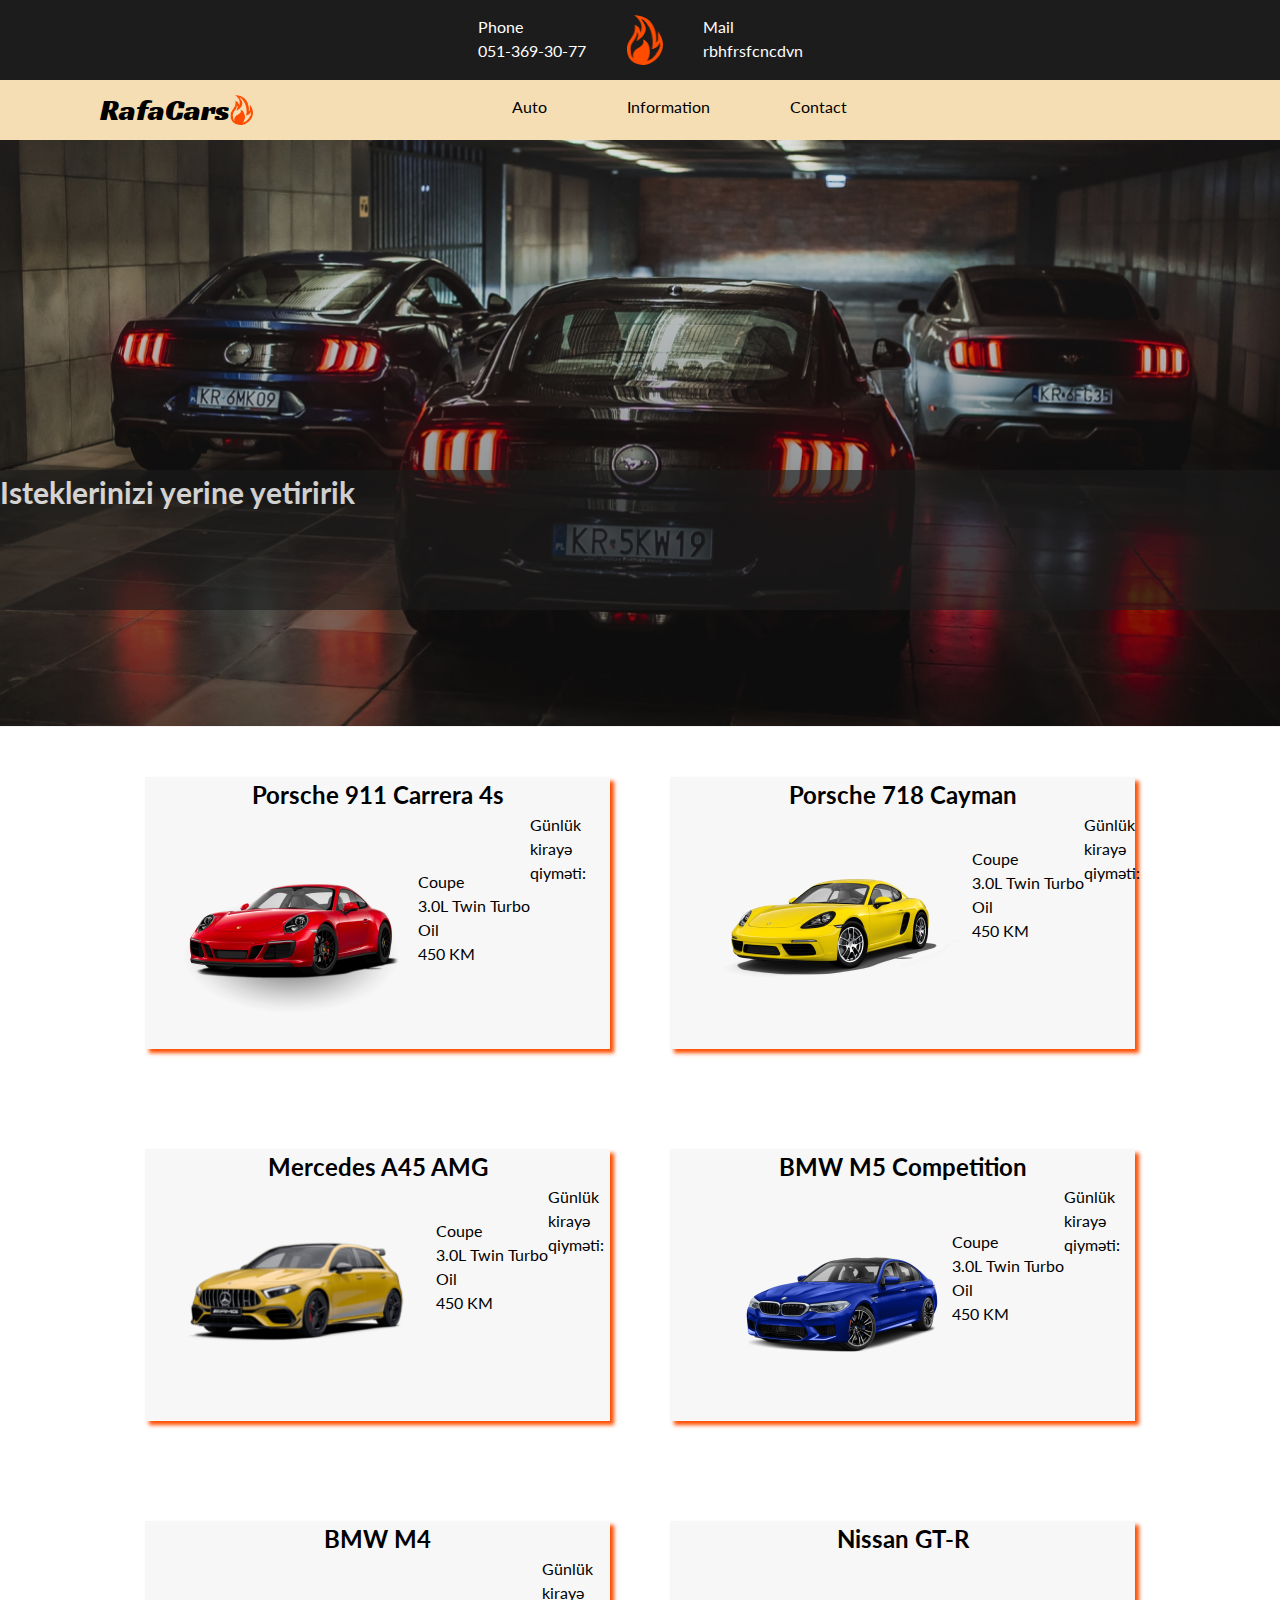
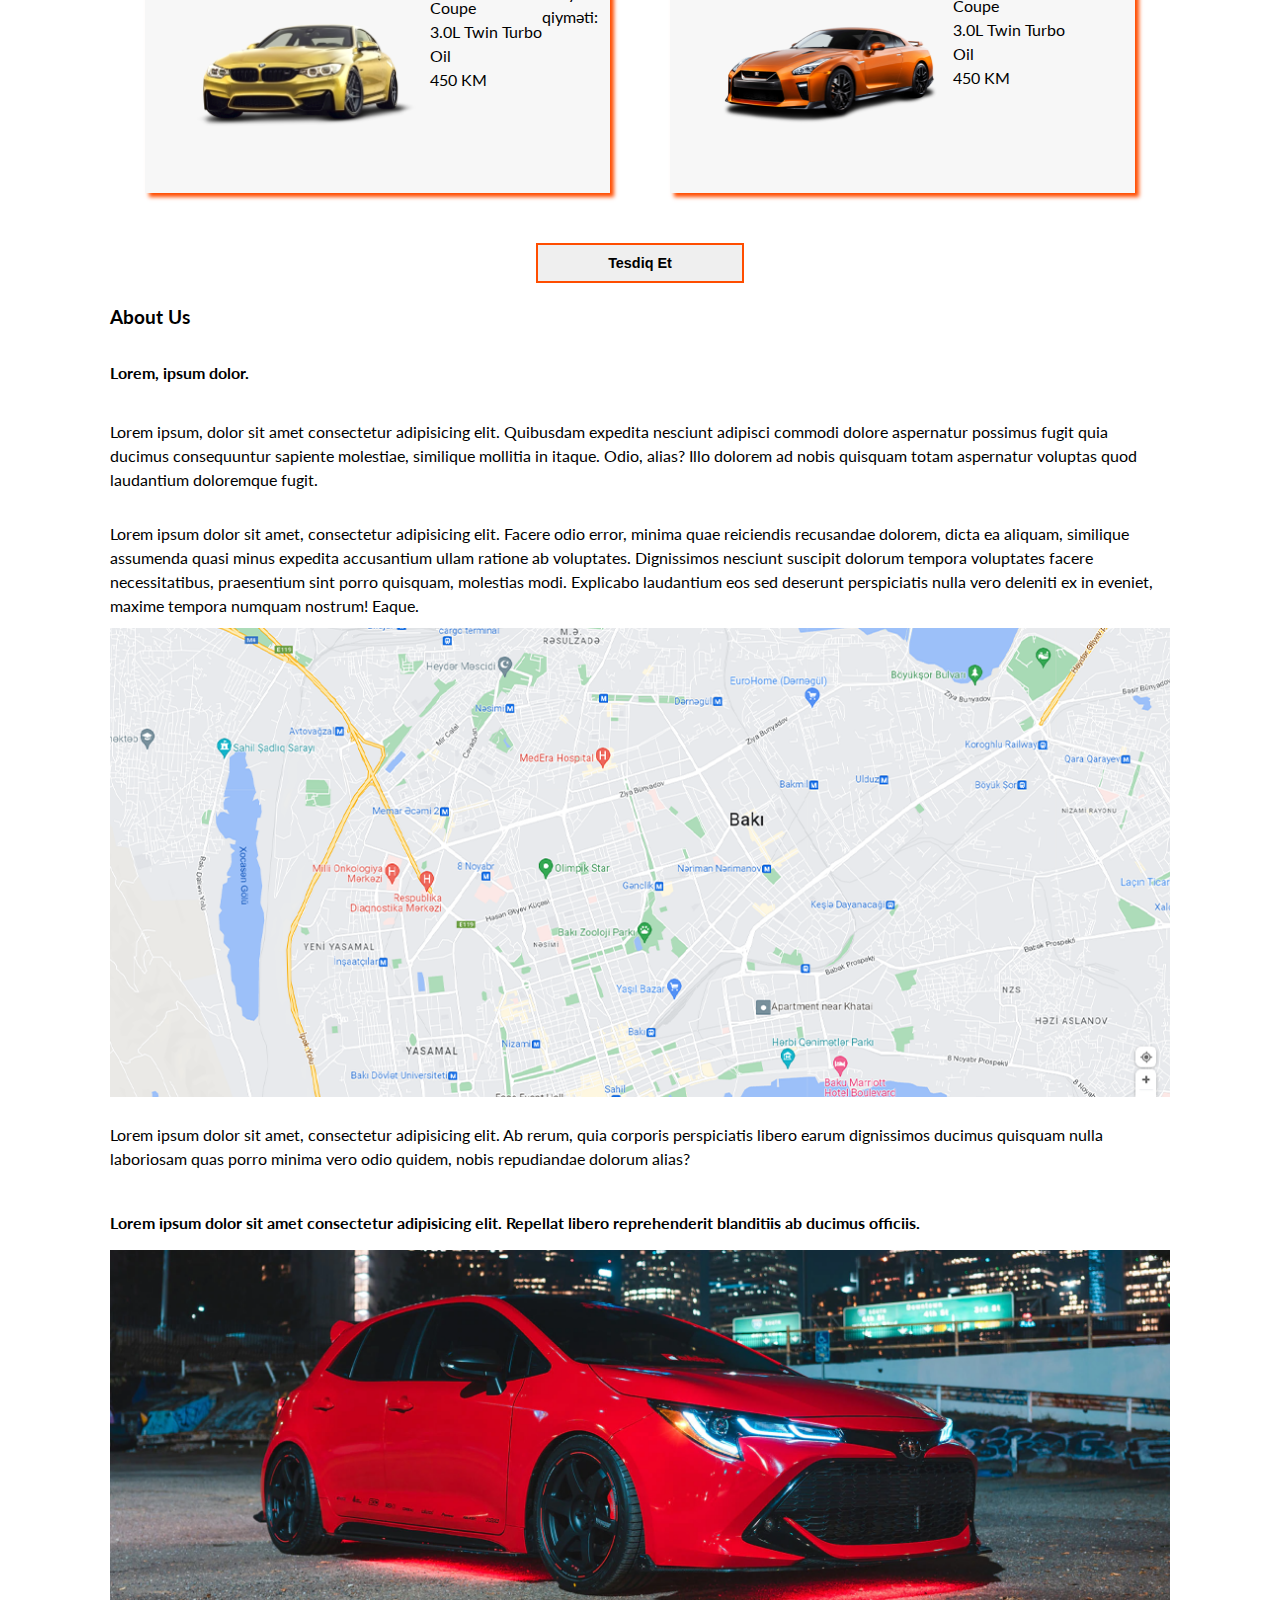
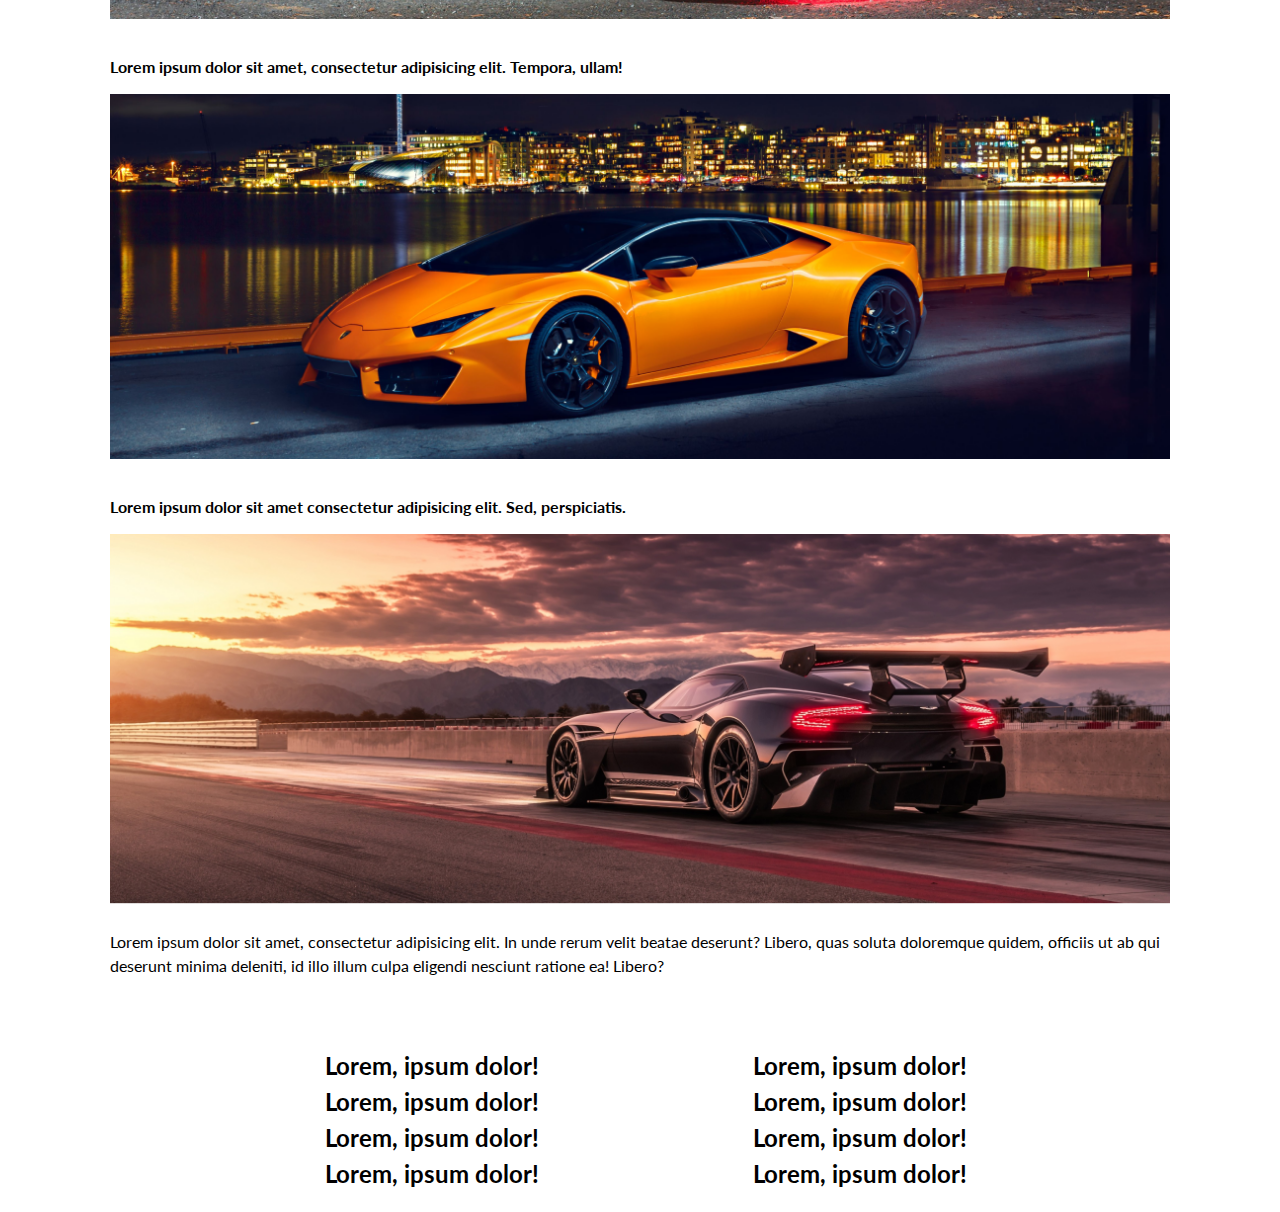
==== index.html @ c4ff2075 "changes" ====
<!DOCTYPE html>
<html lang="en">

<head>
    <meta charset="UTF-8">
    <meta http-equiv="X-UA-Compatible" content="IE=edge">
    <meta name="viewport" content="width=device-width, initial-scale=1.0">
    <title>RafaCars</title>
    <link rel="stylesheet" href="https://cdnjs.cloudflare.com/ajax/libs/font-awesome/6.2.0/css/all.min.css"
        integrity="sha512-xh6O/CkQoPOWDdYTDqeRdPCVd1SpvCA9XXcUnZS2FmJNp1coAFzvtCN9BmamE+4aHK8yyUHUSCcJHgXloTyT2A=="
        crossorigin="anonymous" referrerpolicy="no-referrer" />
    <link rel="stylesheet" href="/style.css">
</head>

<body>
    <header>
        <div class="info">
            <div>
                <i class="fa-solid fa-phone fa-2x"></i>
                <p>Phone <br> 051-369-30-77</p>
            </div>
            <img src="/img/flame-svg.png" class="flame" alt="">

            <div>
                <p>Mail <br> rbhfrsfcncdvn</p>
                <i class="fa-regular fa-envelope fa-2x"></i>
            </div>
        </div>
        <nav class="navbar">
            <div class="logo">
                <p>RafaCars</p>
                <img src="/img/flame-svg.png" class="logo-img" alt="">
            </div>
            <ul>
                <li><a href="">Auto</a></li>
                <li><a href="">Information</a></li>
                <li><a href="">Contact</a></li>
            </ul>

            <div class="social">
                <i class="fa-brands fa-instagram fa-2x"></i>
                <i class="fa-brands fa-square-facebook fa-2x"></i>
                <i class="fa-brands fa-youtube fa-2x"></i>
            </div>
        </nav>
        <div class="header-main">
            <div class="line">
                <p>Isteklerinizi yerine yetiririk</p>
            </div>
        </div>
    </header>
    <main>
        <section id="car">
            <div class="cars">
                <div class="car">
                    <div class="car-box box">
                        <h2>Porsche 911 Carrera 4s</h2>
                        <div class="card">
                            <img class="car-img" src="/img/car1.png" alt="">
                            <ul class="car-features">
                                <li><i class="fa-solid fa-car"></i>Coupe</li>
                                <li><i class="fa fa-engine" style="color: black;"></i>3.0L Twin Turbo</li>
                                <li><i class="fa-solid fa-oil-can-drip"></i>Oil</li>
                                <li><i class="fa-solid fa-road"></i>450 KM</li>
                            </ul>
                            <div class="price">
                                <p>Günlük kirayə qiyməti:</p>
                            </div>
                        </div>
                    </div>
                    <div class="car-box box">
                        <h2>Porsche 718 Cayman</h2>
                        <div class="card">
                            <img class="car-img1" src="/img/car2.png" alt="">
                            <ul class="car-features">
                                <li><i class="fa-solid fa-car"></i>Coupe</li>
                                <li><i class="fa fa-engine"></i>3.0L Twin Turbo</li>
                                <li><i class="fa-solid fa-oil-can-drip"></i>Oil</li>
                                <li><i class="fa-solid fa-road"></i>450 KM</li>
                            </ul>
                            <div class="price">
                                <p>Günlük kirayə qiyməti:</p>
                            </div>
                        </div>
                    </div>
                </div>

                <div class="car">
                    <div class="car-box box">
                        <h2>Mercedes A45 AMG</h2>
                        <div class="card">
                            <img class="car-img2" src="/img/car3.png" alt="">
                            <ul class="car-features">
                                <li><i class="fa-solid fa-car"></i>Coupe</li>
                                <li><span class="fa-solid fa-engine"></span>3.0L Twin Turbo</li>
                                <li><i class="fa-solid fa-oil-can-drip"></i>Oil</li>
                                <li><i class="fa-solid fa-road"></i>450 KM</li>
                            </ul>
                            <div class="price">
                                <p>Günlük kirayə qiyməti:</p>
                            </div>
                        </div>
                    </div>
                    <div class="car-box box">
                        <h2>BMW M5 Competition</h2>
                        <div class="card">
                            <img class="car-img3" src="/img/car4.png" alt="">
                            <ul class="car-features">
                                <li><i class="fa-solid fa-car"></i>Coupe</li>
                                <li><i class="fa-solid fa-engine"></i>3.0L Twin Turbo</li>
                                <li><i class="fa-solid fa-oil-can-drip"></i>Oil</li>
                                <li><i class="fa-solid fa-road"></i>450 KM</li>
                            </ul>
                            <div class="price">
                                <p>Günlük kirayə qiyməti:</p>
                            </div>
                        </div>
                    </div>
                </div>

                <div class="car">
                    <div class="car-box box">
                        <h2>BMW M4</h2>
                        <div class="card">
                            <img class="car-img4" src="/img/car5.png" alt="">
                            <ul class="car-features">
                                <li><i class="fa-solid fa-car"></i>Coupe</li>
                                <li><i class="fa-solid fa-engine"></i>3.0L Twin Turbo</li>
                                <li><i class="fa-solid fa-oil-can-drip"></i>Oil</li>
                                <li><i class="fa-solid fa-road"></i>450 KM</li>
                            </ul>
                            <div class="price">
                                <p>Günlük kirayə qiyməti:</p>
                            </div>
                        </div>
                    </div>
                    <div class="car-box box">
                        <h2>Nissan GT-R</h2>
                        <div class="card">
                            <img class="car-img5" src="/img/car6.png" alt="">
                            <ul class="car-features">
                                <li><i class="fa-solid fa-car"></i>Coupe</li>
                                <li><i class="fa-solid fa-engine"></i>3.0L Twin Turbo</li>
                                <li><i class="fa-solid fa-oil-can-drip fa-2x"></i>Oil</li>
                                <li><i class="fa-solid fa-road"></i>450 KM</li>
                            </ul>
                        </div>
                    </div>
                </div>
            </div>
            <div class="main-btn">
                <button class="btn">Tesdiq Et</button>
            </div>
        </section>
        <section id="about-us">
            <div class="about-container">
                <div class="about-us">
                    <h3>About Us</h3>
                    <h4>Lorem, ipsum dolor.</h4>
                    <p>Lorem ipsum, dolor sit amet consectetur adipisicing elit. Quibusdam expedita nesciunt adipisci
                        commodi dolore aspernatur possimus fugit quia ducimus consequuntur sapiente molestiae, similique
                        mollitia in itaque. Odio, alias? Illo dolorem ad nobis quisquam totam aspernatur voluptas quod
                        laudantium doloremque fugit.</p>
                    <p>Lorem ipsum dolor sit amet, consectetur adipisicing elit. Facere odio error, minima quae reiciendis
                        recusandae dolorem, dicta ea aliquam, similique assumenda quasi minus expedita accusantium ullam
                        ratione ab voluptates. Dignissimos nesciunt suscipit dolorum tempora voluptates facere
                        necessitatibus, praesentium sint porro quisquam, molestias modi. Explicabo laudantium eos sed
                        deserunt perspiciatis nulla vero deleniti ex in eveniet, maxime tempora numquam nostrum! Eaque.</p>
                
                    <img src="/img/gmap.png" alt="">

                    <p>
                        Lorem ipsum dolor sit amet, consectetur adipisicing elit. Ab rerum, quia corporis perspiciatis libero earum dignissimos ducimus quisquam nulla laboriosam quas porro minima vero odio quidem, nobis repudiandae dolorum alias?
                    </p>
                    <h4>Lorem ipsum dolor sit amet consectetur adipisicing elit. Repellat libero reprehenderit blanditiis ab ducimus officiis.</h4>
                    <img src="/img/image1.png" alt="">
                    <h4>Lorem ipsum dolor sit amet, consectetur adipisicing elit. Tempora, ullam!</h4>
                    <img src="/img/image2.png" alt="">
                    <h4>Lorem ipsum dolor sit amet consectetur adipisicing elit. Sed, perspiciatis.</h4>
                    <img src="/img/image3.png" alt="">
                
                    <p>Lorem ipsum dolor sit amet, consectetur adipisicing elit. In unde rerum velit beatae deserunt? Libero, quas soluta doloremque quidem, officiis ut ab qui deserunt minima deleniti, id illo illum culpa eligendi nesciunt ratione ea! Libero?</p>

                    <div class="services">
                        <ul class="add">
                            <li><i class="fa-solid fa-check"></i>Lorem, ipsum dolor!</li>
                            <li><i class="fa-solid fa-check"></i>Lorem, ipsum dolor!</li>
                            <li><i class="fa-solid fa-check"></i>Lorem, ipsum dolor!</li>
                            <li><i class="fa-solid fa-check"></i>Lorem, ipsum dolor!</li>
                        </ul>
    
                        <ul class="add">
                            <li><i class="fa-solid fa-check"></i>Lorem, ipsum dolor!</li>
                            <li><i class="fa-solid fa-check"></i>Lorem, ipsum dolor!</li>
                            <li><i class="fa-solid fa-check"></i>Lorem, ipsum dolor!</li>
                            <li><i class="fa-solid fa-check"></i>Lorem, ipsum dolor!</li>
                        </ul>
                    </div>

                </div>

                
            </div>
        </section>
    </main>
</body>

</html>
---- style.css ----
@import url('https://fonts.googleapis.com/css2?family=Lato&family=Racing+Sans+One&family=Varela+Round&display=swap');

* {
    margin: 0;
    padding: 0;
    box-sizing: border-box;
}

html {
    font-size: 10px;
}

body {
    font-family: 'Lato', sans-serif;
    font-size: 1.6rem;
    line-height: 1.5;
    background-color: var(--light-color);
}

a {
    color: var(--dark-color);
    text-decoration: none;
}

ul {
    list-style: none;
    display: flex;
}

img {
    width: 100%;
}

.info {
    height: 80px;
    background-color: #1C1C1C;
    display: flex;
    justify-content: center;
    align-self: center;
    color: white;
}

.navbar {
    height: 60px;
    background-color: wheat;
    display: flex;
    justify-content: space-between;
    padding: 1.5rem 10rem;
}

.info div {
    display: flex;
    padding: 1.5rem 4rem;
}

.info .fa-2x {
    padding: 1rem 3rem;
}

.flame {
    width: 37px;
    height: 50px;
    margin-top: 1.5rem;
}

.logo {
    display: flex;
}

.logo p {
    font-family: 'Racing Sans One';
    font-size: 3rem;
    justify-self: center;
    align-self: center;
}

/* .logo img {
    padding: .5rem 1rem;
} */

.fa-brands {
    padding-right: 2.5rem;
}

.navbar ul li{
    padding: 0 4rem;
}

.header-main {
    background-image: url(/img/bg.png);
    background-repeat: no-repeat;
    height: 587px;
    max-width: 100%;
    background-size: cover;
    background-position: center;
    position: relative;
}

.header-main .line {
    height: 140px;
    background-color:  rgba(28, 28, 28, 0.76);
    opacity: .8;
    position: absolute;
    display:flex;
    width: 100%;
    margin-top: 33rem;
}

.line p {
    font-size: 3rem;
    color: white;
    font-weight: bold;
}

.box {
    position: absolute;
    width: 465px;
    height: 272px;
    background: #F7F7F7;
    box-shadow: 4px 4px 4px #FF4D00;
    margin: 5rem 3rem;
}

.car-box {
    position: relative;
}



.cars {
    position: relative;
}

.cars .car {
    display: flex;
    justify-content: center;
}

.car-img {
    width: 232.85px;
    margin-top: 60px;
    margin-left: 30px;
}

.car-img1 {
    width: 238.54px;
    margin-top: 65px;
    margin-left: 53px;
}

.car-img2 {
    width: 259px;
    margin-top: 15px;
    margin-left: 22px;
}

.car-img3 {
    width: 200px;
    margin-top: 55px;
    margin-left: 72px;
}

.car-img4 {
    width: 227px;
    margin-top: 55px;
    margin-left: 48px;
}

.car-img5 {
    width: 225px;
    margin-top: 60px;
    margin-left: 48px;
}

.card {
    display: flex;
}

.car-features {
    flex-direction: column !important;
    justify-content: center;
    padding-left: 1rem;
}

.car-box h2{
    display: flex;
    justify-content: center;
}

.car-features li {
    white-space: nowrap;
}

.box {
    display: flex;
    flex-direction: column;
}

.main-btn {
    display: flex;
    justify-content: center;
}

.btn {
    border: 2px solid #FF4D00;
    padding: 1rem 7rem;
    font-weight: bold;
    font-size: .9em;
}

.about-container{
    display: grid;
    justify-content: center;
    padding: 2rem 11rem;
}

.about-us {
    max-width: 1073px;
}

.about-us p {
    padding: 2rem 0 1rem 0;
}

.about-us h4 {
    font-weight: bold;
    padding: 3rem 0 1.5rem 0;
}

.add {
    flex-direction: column;
}

.services {
    display: flex;
    justify-content: space-evenly;
    font-weight: bold;
    font-size: 1.5em;
    margin-top: 6rem;
}

.fa-check {
    color: #FF4D00;
    padding-right: 1.2rem;
}


@media only screen and (max-width: 900px) {
    .cars .car {
        display: grid;
        width: 100%;
    }
}
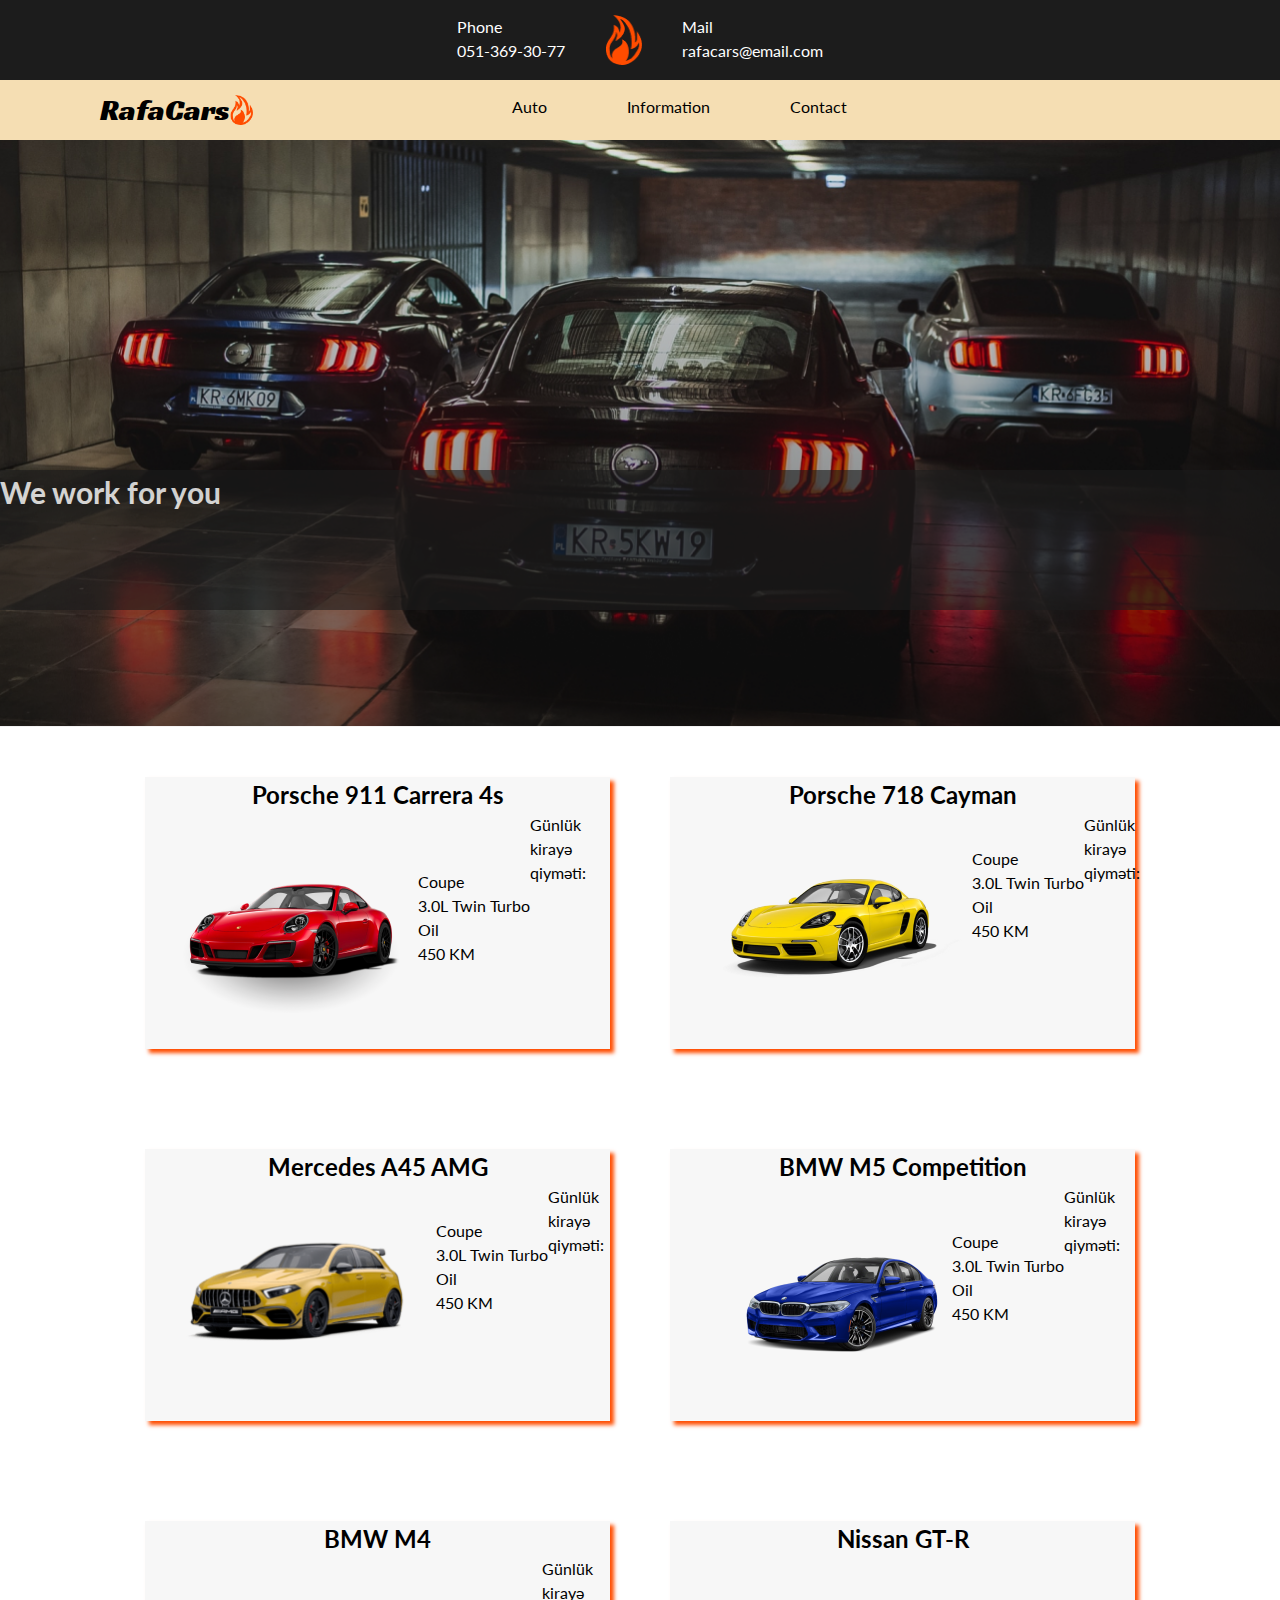
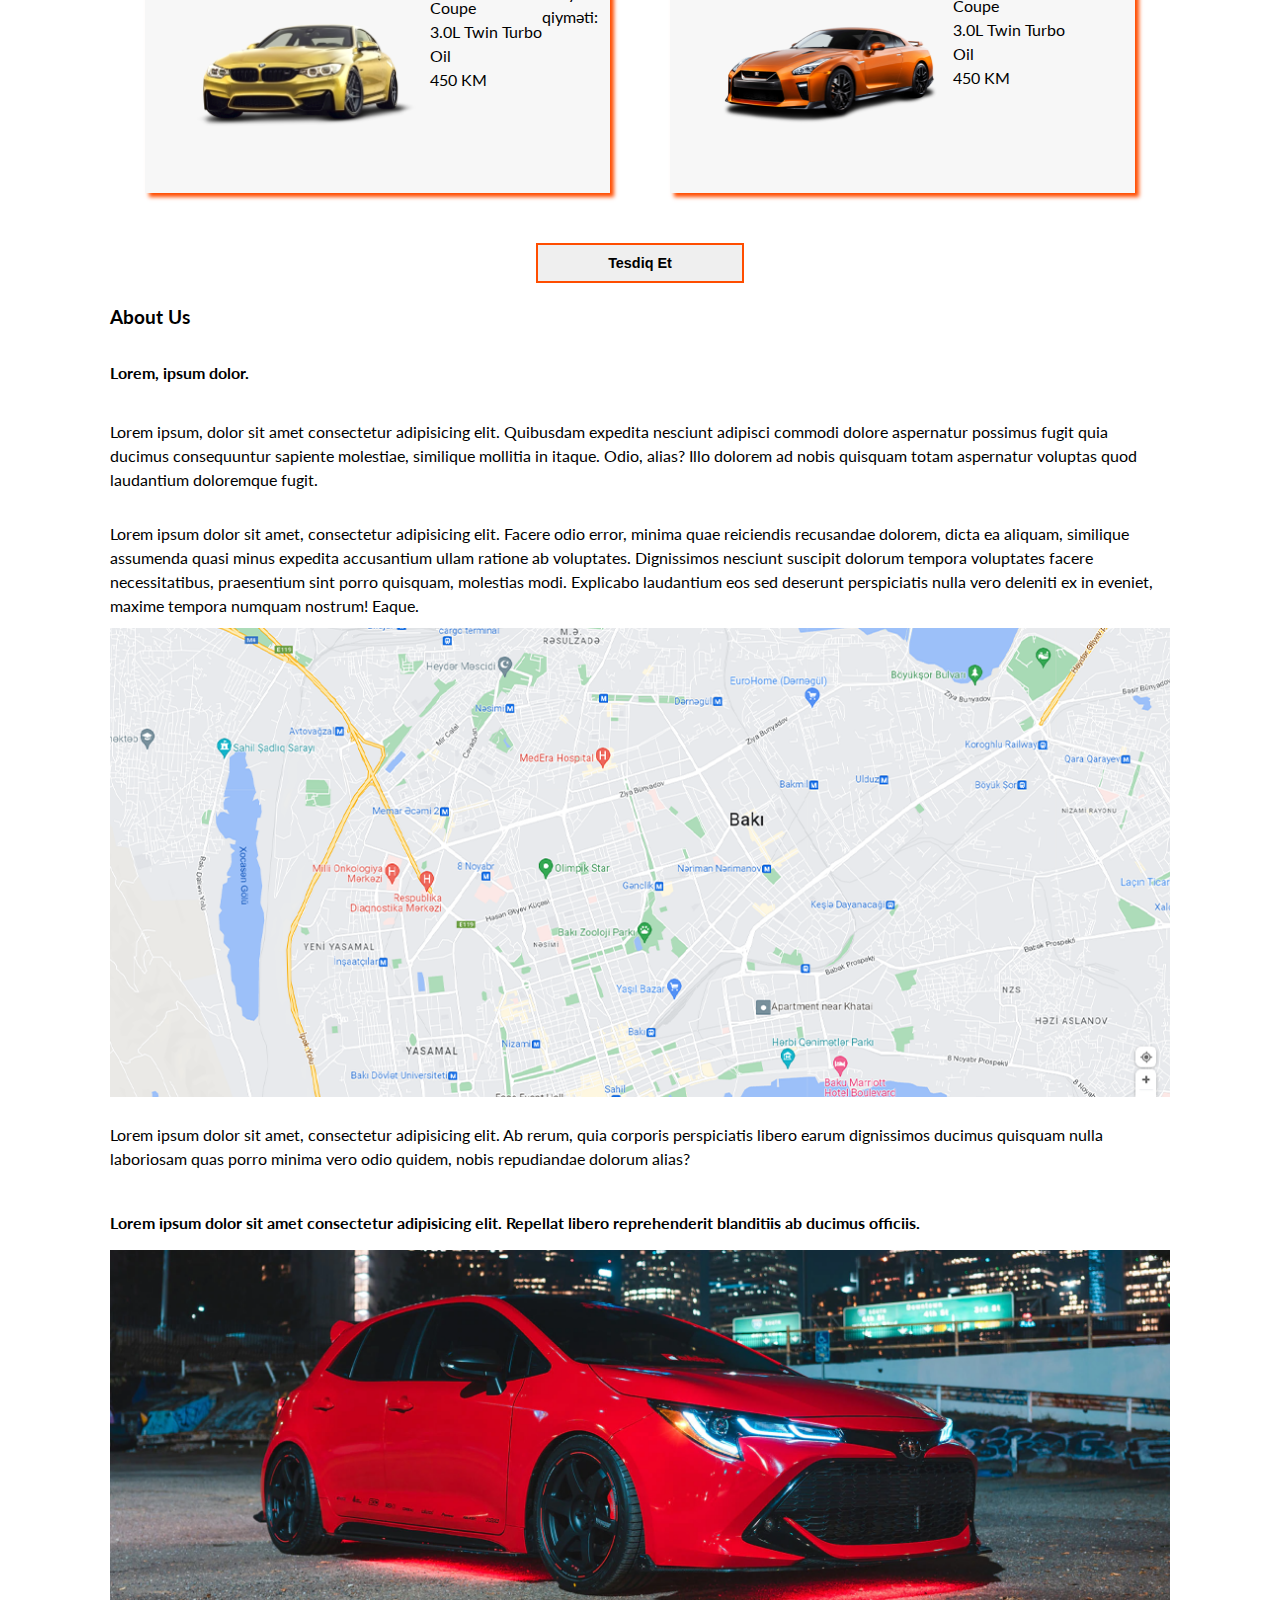
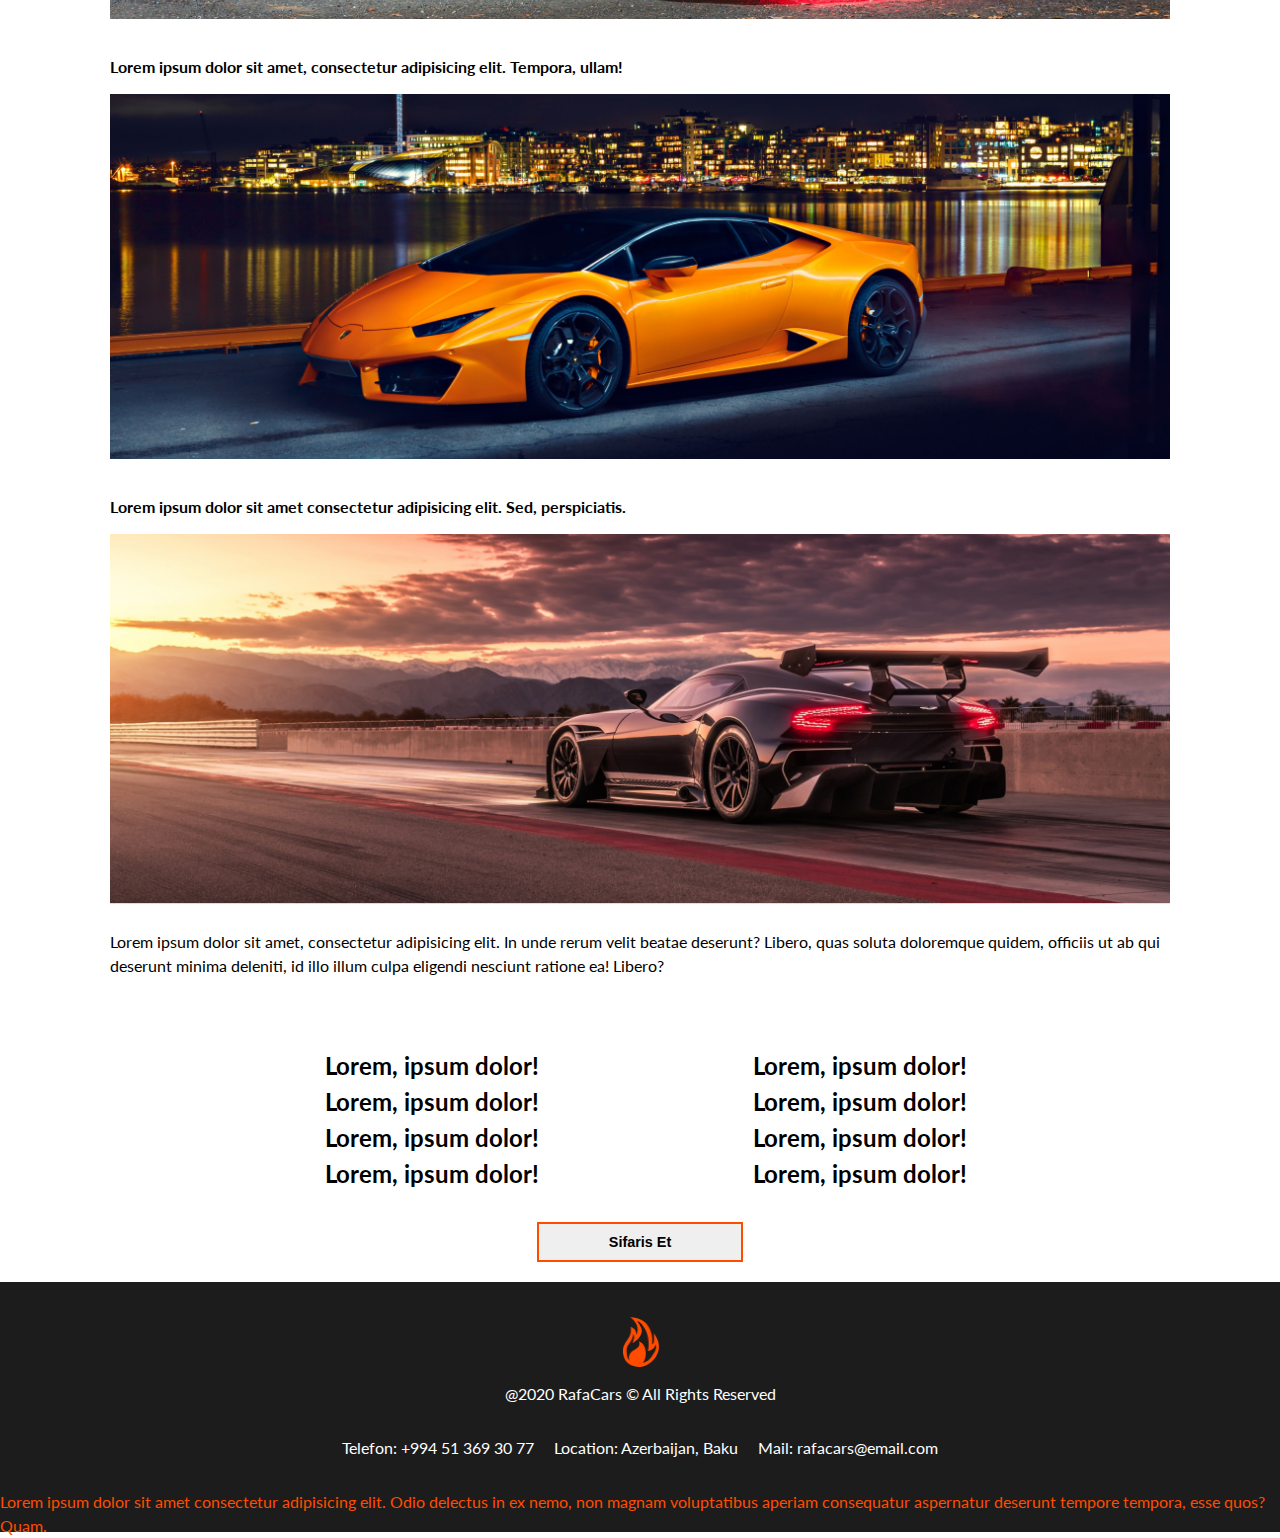
==== commit 67ae504f: "changes" ====
--- a/index.html
+++ b/index.html
@@ -22,7 +22,7 @@
             <img src="/img/flame-svg.png" class="flame" alt="">
 
             <div>
-                <p>Mail <br> rbhfrsfcncdvn</p>
+                <p>Mail <br> rafacars@email.com</p>
                 <i class="fa-regular fa-envelope fa-2x"></i>
             </div>
         </div>
@@ -45,7 +45,7 @@
         </nav>
         <div class="header-main">
             <div class="line">
-                <p>Isteklerinizi yerine yetiririk</p>
+                <p>We work for you</p>
             </div>
         </div>
     </header>
@@ -161,25 +161,32 @@
                         commodi dolore aspernatur possimus fugit quia ducimus consequuntur sapiente molestiae, similique
                         mollitia in itaque. Odio, alias? Illo dolorem ad nobis quisquam totam aspernatur voluptas quod
                         laudantium doloremque fugit.</p>
-                    <p>Lorem ipsum dolor sit amet, consectetur adipisicing elit. Facere odio error, minima quae reiciendis
+                    <p>Lorem ipsum dolor sit amet, consectetur adipisicing elit. Facere odio error, minima quae
+                        reiciendis
                         recusandae dolorem, dicta ea aliquam, similique assumenda quasi minus expedita accusantium ullam
                         ratione ab voluptates. Dignissimos nesciunt suscipit dolorum tempora voluptates facere
                         necessitatibus, praesentium sint porro quisquam, molestias modi. Explicabo laudantium eos sed
-                        deserunt perspiciatis nulla vero deleniti ex in eveniet, maxime tempora numquam nostrum! Eaque.</p>
-                
+                        deserunt perspiciatis nulla vero deleniti ex in eveniet, maxime tempora numquam nostrum! Eaque.
+                    </p>
+
                     <img src="/img/gmap.png" alt="">
 
                     <p>
-                        Lorem ipsum dolor sit amet, consectetur adipisicing elit. Ab rerum, quia corporis perspiciatis libero earum dignissimos ducimus quisquam nulla laboriosam quas porro minima vero odio quidem, nobis repudiandae dolorum alias?
+                        Lorem ipsum dolor sit amet, consectetur adipisicing elit. Ab rerum, quia corporis perspiciatis
+                        libero earum dignissimos ducimus quisquam nulla laboriosam quas porro minima vero odio quidem,
+                        nobis repudiandae dolorum alias?
                     </p>
-                    <h4>Lorem ipsum dolor sit amet consectetur adipisicing elit. Repellat libero reprehenderit blanditiis ab ducimus officiis.</h4>
+                    <h4>Lorem ipsum dolor sit amet consectetur adipisicing elit. Repellat libero reprehenderit
+                        blanditiis ab ducimus officiis.</h4>
                     <img src="/img/image1.png" alt="">
                     <h4>Lorem ipsum dolor sit amet, consectetur adipisicing elit. Tempora, ullam!</h4>
                     <img src="/img/image2.png" alt="">
                     <h4>Lorem ipsum dolor sit amet consectetur adipisicing elit. Sed, perspiciatis.</h4>
                     <img src="/img/image3.png" alt="">
-                
-                    <p>Lorem ipsum dolor sit amet, consectetur adipisicing elit. In unde rerum velit beatae deserunt? Libero, quas soluta doloremque quidem, officiis ut ab qui deserunt minima deleniti, id illo illum culpa eligendi nesciunt ratione ea! Libero?</p>
+
+                    <p>Lorem ipsum dolor sit amet, consectetur adipisicing elit. In unde rerum velit beatae deserunt?
+                        Libero, quas soluta doloremque quidem, officiis ut ab qui deserunt minima deleniti, id illo
+                        illum culpa eligendi nesciunt ratione ea! Libero?</p>
 
                     <div class="services">
                         <ul class="add">
@@ -188,7 +195,7 @@
                             <li><i class="fa-solid fa-check"></i>Lorem, ipsum dolor!</li>
                             <li><i class="fa-solid fa-check"></i>Lorem, ipsum dolor!</li>
                         </ul>
-    
+
                         <ul class="add">
                             <li><i class="fa-solid fa-check"></i>Lorem, ipsum dolor!</li>
                             <li><i class="fa-solid fa-check"></i>Lorem, ipsum dolor!</li>
@@ -196,13 +203,28 @@
                             <li><i class="fa-solid fa-check"></i>Lorem, ipsum dolor!</li>
                         </ul>
                     </div>
-
-                </div>
-
-                
+                    <div class="main-btn">
+                        <button class="btn btn-2">Sifaris Et</button>
+                    </div>
+                </div>
+
+
             </div>
         </section>
     </main>
+    <footer>
+        <div class="footer">
+            <img class="flame" src="/img/flame-svg.png" alt="">
+            <p class="copyright">@2020 RafaCars &copy; All Rights Reserved</p>
+            <div class="contact-1">
+                <p><i class="fa-regular fa-phone"></i>Telefon: +994 51 369 30 77</p>
+                <p><i class="fa-regular fa-location-dot"></i> Location: Azerbaijan, Baku</p>
+                <p><i class="fa-regular fa-envelope"></i>Mail: rafacars@email.com</p>
+            </div>
+            <p class="end">Lorem ipsum dolor sit amet consectetur adipisicing elit. Odio delectus in ex nemo, non magnam
+                voluptatibus aperiam consequatur aspernatur deserunt tempore tempora, esse quos? Quam.</p>
+        </div>
+    </footer>
 </body>
 
 </html>--- a/style.css
+++ b/style.css
@@ -208,6 +208,10 @@
     font-size: .9em;
 }
 
+.btn-2 {
+    margin-top: 3rem;
+}
+
 .about-container{
     display: grid;
     justify-content: center;
@@ -242,6 +246,35 @@
 .fa-check {
     color: #FF4D00;
     padding-right: 1.2rem;
+}
+
+footer {
+    height: 250px;
+    background: #1C1C1C;
+}
+
+.footer {
+    display: grid;
+    justify-content: center;
+    justify-items: center;
+    padding-top: 2rem;
+    color: white;
+}
+
+.contact-1 {
+    display: flex;
+}
+
+.contact-1 p {
+    padding: 3rem 1rem;
+}
+
+.end {
+    color: #FF4D00;
+}
+
+.copyright {
+    padding-top: 1.5rem;
 }
 
 
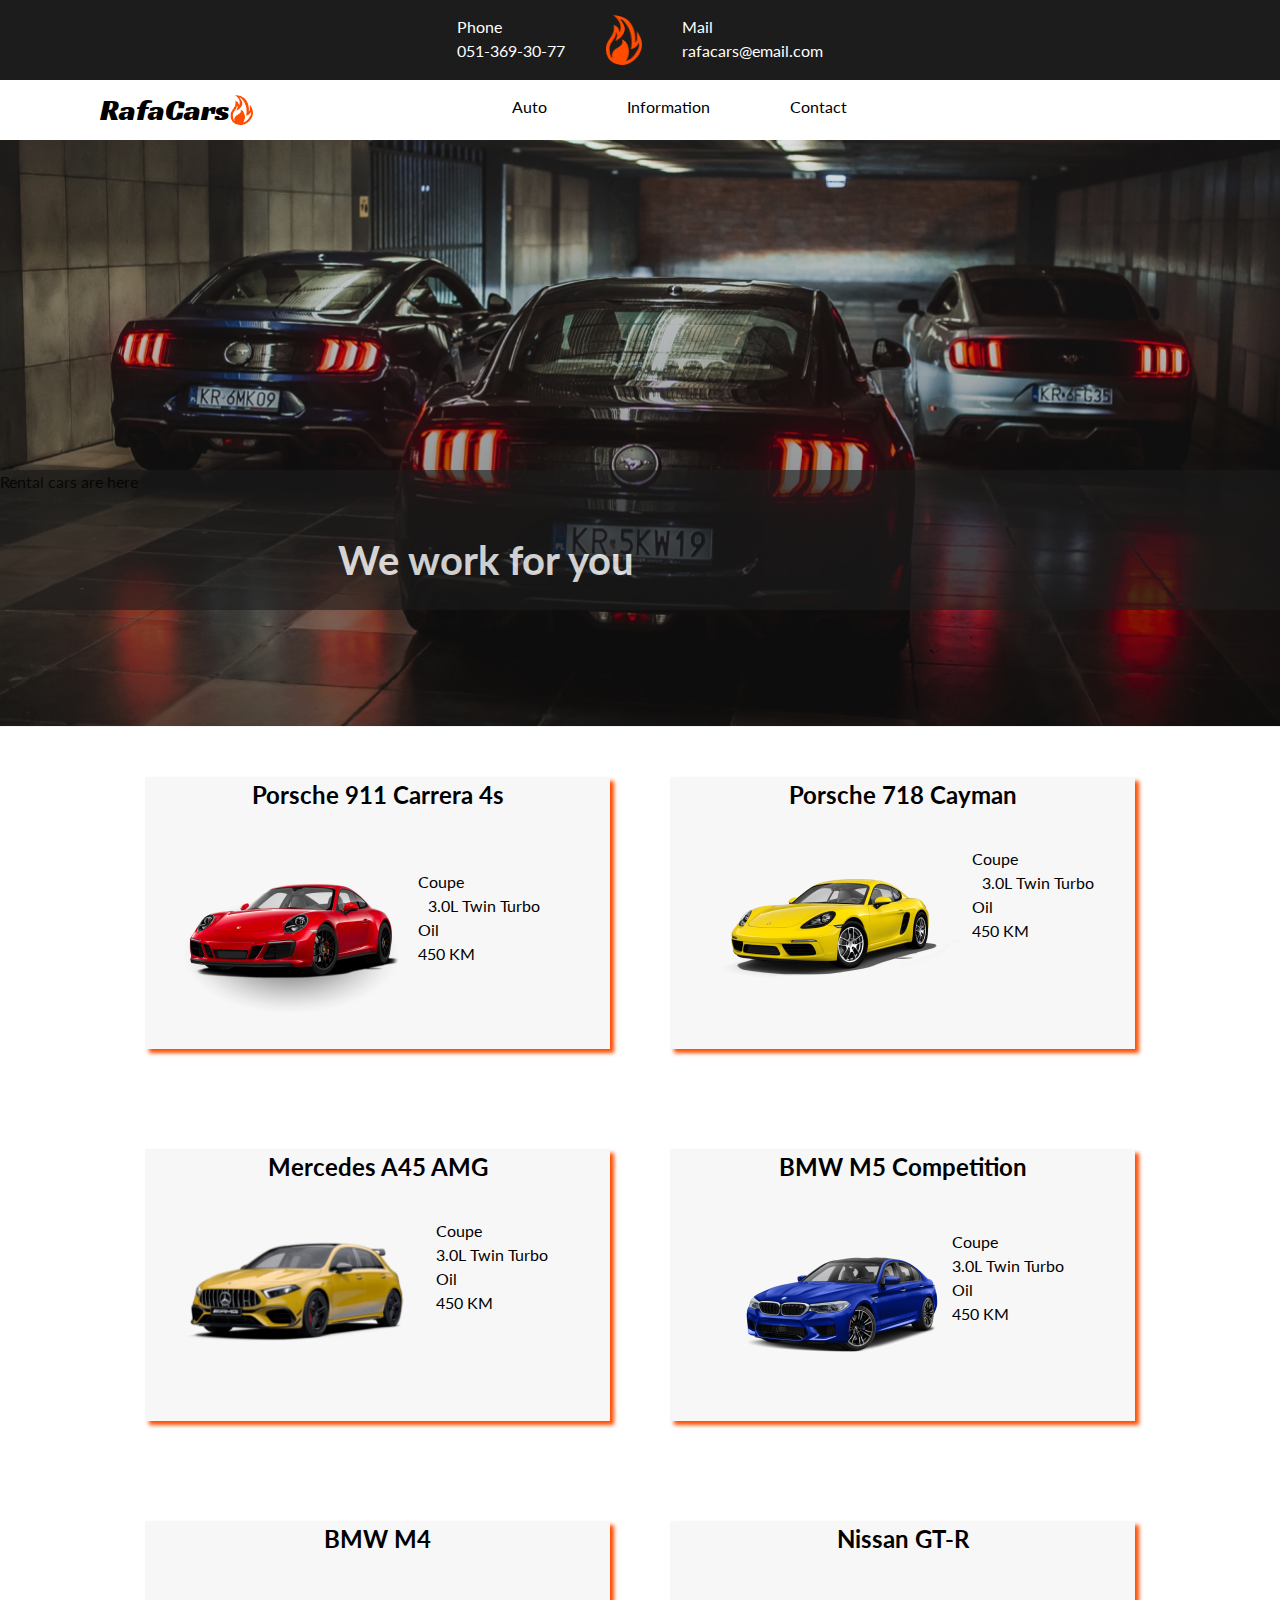
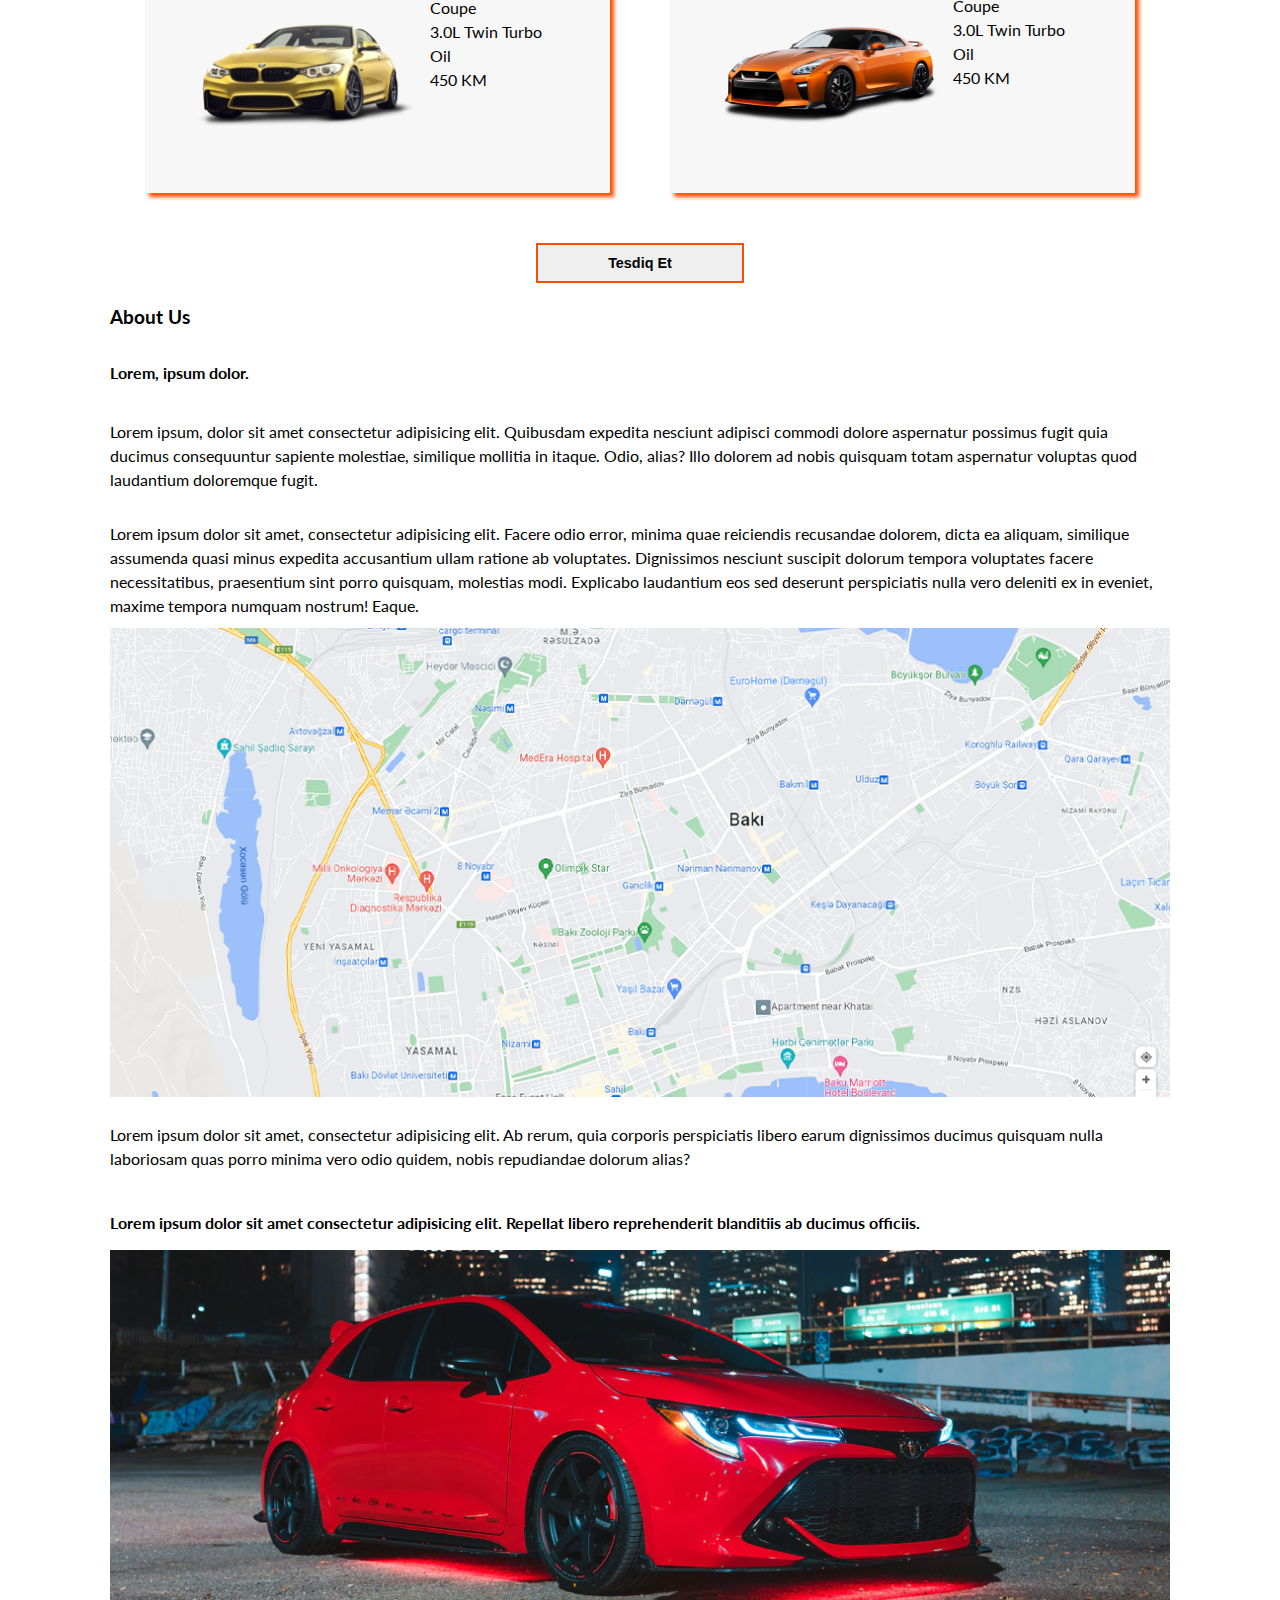
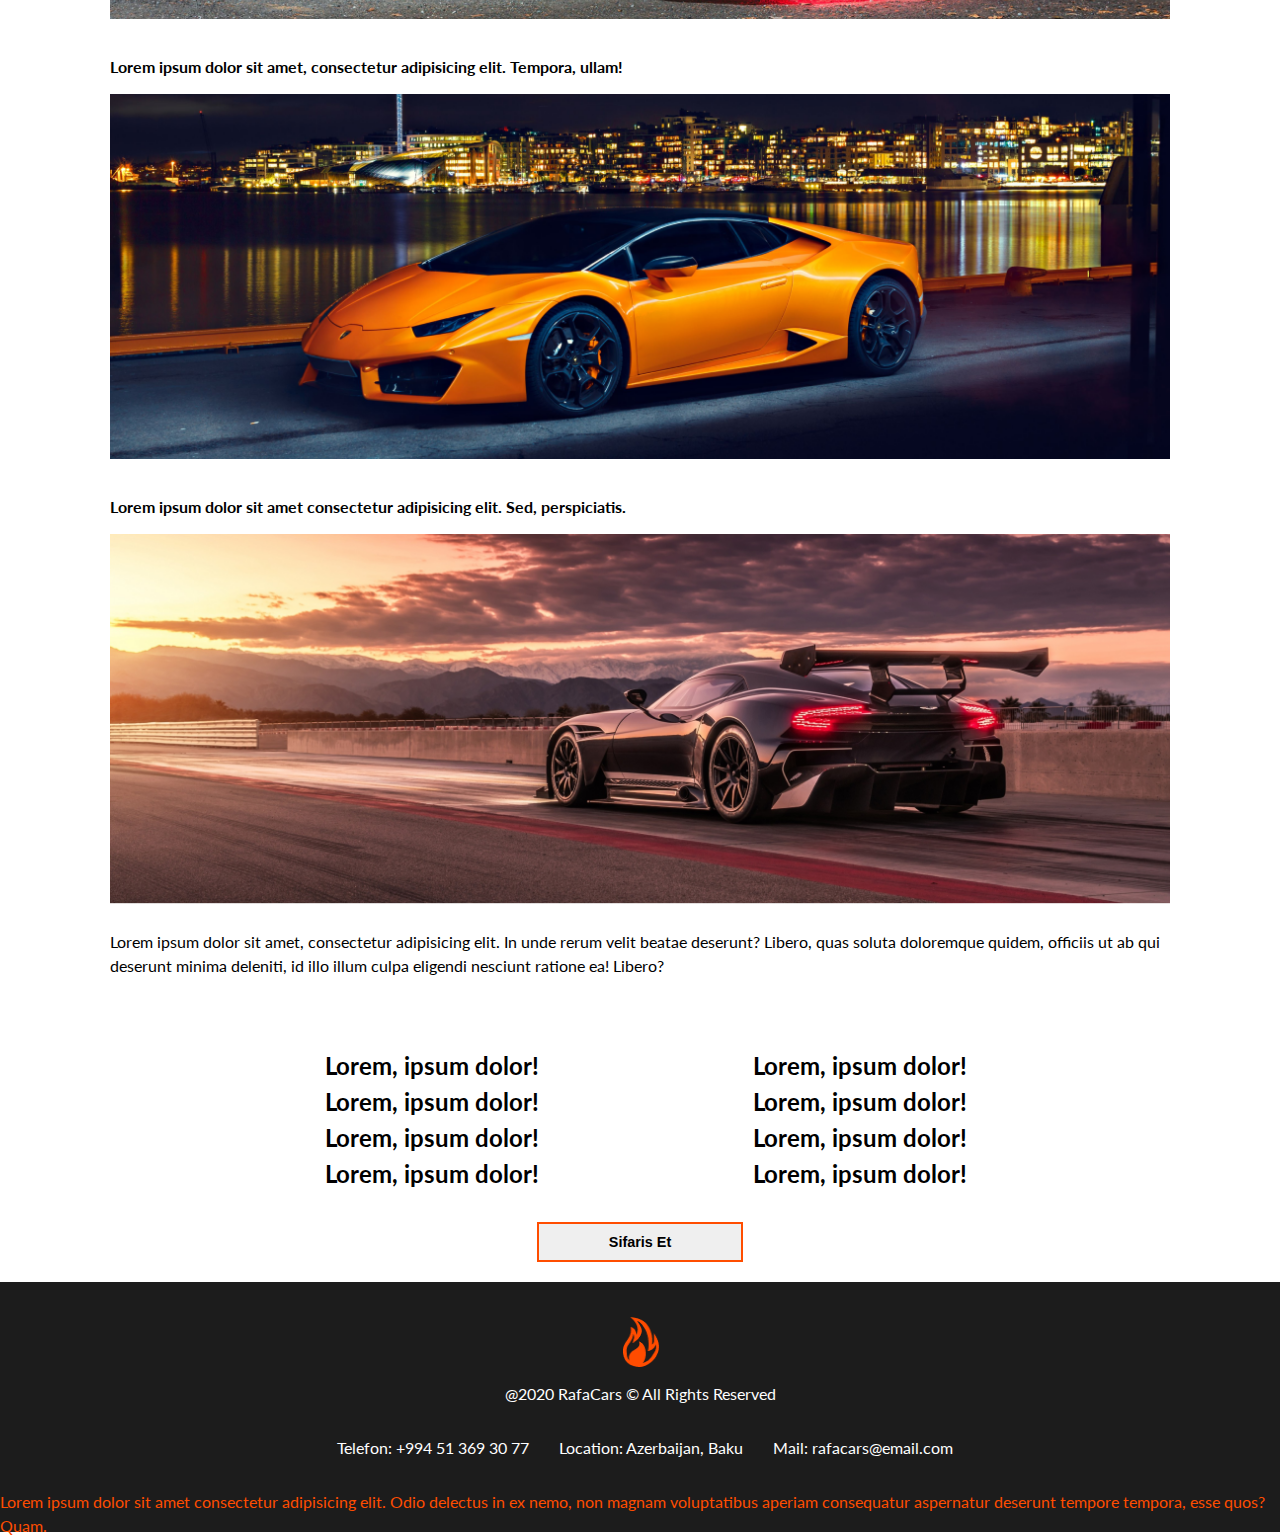
==== commit 1d7c4008: "changes" ====
--- a/index.html
+++ b/index.html
@@ -45,7 +45,8 @@
         </nav>
         <div class="header-main">
             <div class="line">
-                <p>We work for you</p>
+                <p>Rental cars are here</p>
+                <h1>We work for you</h1>
             </div>
         </div>
     </header>
@@ -63,9 +64,6 @@
                                 <li><i class="fa-solid fa-oil-can-drip"></i>Oil</li>
                                 <li><i class="fa-solid fa-road"></i>450 KM</li>
                             </ul>
-                            <div class="price">
-                                <p>Günlük kirayə qiyməti:</p>
-                            </div>
                         </div>
                     </div>
                     <div class="car-box box">
@@ -78,9 +76,6 @@
                                 <li><i class="fa-solid fa-oil-can-drip"></i>Oil</li>
                                 <li><i class="fa-solid fa-road"></i>450 KM</li>
                             </ul>
-                            <div class="price">
-                                <p>Günlük kirayə qiyməti:</p>
-                            </div>
                         </div>
                     </div>
                 </div>
@@ -96,9 +91,6 @@
                                 <li><i class="fa-solid fa-oil-can-drip"></i>Oil</li>
                                 <li><i class="fa-solid fa-road"></i>450 KM</li>
                             </ul>
-                            <div class="price">
-                                <p>Günlük kirayə qiyməti:</p>
-                            </div>
                         </div>
                     </div>
                     <div class="car-box box">
@@ -111,9 +103,6 @@
                                 <li><i class="fa-solid fa-oil-can-drip"></i>Oil</li>
                                 <li><i class="fa-solid fa-road"></i>450 KM</li>
                             </ul>
-                            <div class="price">
-                                <p>Günlük kirayə qiyməti:</p>
-                            </div>
                         </div>
                     </div>
                 </div>
@@ -129,9 +118,6 @@
                                 <li><i class="fa-solid fa-oil-can-drip"></i>Oil</li>
                                 <li><i class="fa-solid fa-road"></i>450 KM</li>
                             </ul>
-                            <div class="price">
-                                <p>Günlük kirayə qiyməti:</p>
-                            </div>
                         </div>
                     </div>
                     <div class="car-box box">
@@ -217,9 +203,9 @@
             <img class="flame" src="/img/flame-svg.png" alt="">
             <p class="copyright">@2020 RafaCars &copy; All Rights Reserved</p>
             <div class="contact-1">
-                <p><i class="fa-regular fa-phone"></i>Telefon: +994 51 369 30 77</p>
-                <p><i class="fa-regular fa-location-dot"></i> Location: Azerbaijan, Baku</p>
-                <p><i class="fa-regular fa-envelope"></i>Mail: rafacars@email.com</p>
+                <p><i class="fa fa-solid fa-phone"></i>Telefon: +994 51 369 30 77</p>
+                <p><i class="fa fa-solid fa-location-dot"></i> Location: Azerbaijan, Baku</p>
+                <p><i class="fa fa-regular fa-envelope"></i>Mail: rafacars@email.com</p>
             </div>
             <p class="end">Lorem ipsum dolor sit amet consectetur adipisicing elit. Odio delectus in ex nemo, non magnam
                 voluptatibus aperiam consequatur aspernatur deserunt tempore tempora, esse quos? Quam.</p>
--- a/style.css
+++ b/style.css
@@ -1,5 +1,4 @@
-@import url('https://fonts.googleapis.com/css2?family=Lato&family=Racing+Sans+One&family=Varela+Round&display=swap');
-
+@import url('https://fonts.googleapis.com/css2?family=Lato&family=Racing+Sans+One&family=Raleway&family=Varela+Round&display=swap');
 * {
     margin: 0;
     padding: 0;
@@ -42,7 +41,7 @@
 
 .navbar {
     height: 60px;
-    background-color: wheat;
+    background-color: white;
     display: flex;
     justify-content: space-between;
     padding: 1.5rem 10rem;
@@ -106,10 +105,16 @@
     margin-top: 33rem;
 }
 
-.line p {
-    font-size: 3rem;
+.line h1 {
+    font-size: 4rem;
     color: white;
     font-weight: bold;
+    font-family: 'Raleway' sans-serif;
+    padding-left: 20rem;
+    display: grid;
+    flex-direction: column;
+    align-self: flex-end;
+    padding-bottom: 2rem;
 }
 
 .box {
@@ -277,10 +282,27 @@
     padding-top: 1.5rem;
 }
 
-
-@media only screen and (max-width: 900px) {
+.fa {
+    padding-right: 1rem;
+}
+
+@media only screen and (max-width: 950px) {
     .cars .car {
         display: grid;
         width: 100%;
     }
+    .social {
+        display: none;
+    }
+}
+
+
+@media only screen and (max-width: 678px) {
+    .navbar ul {
+        display: none;
+    }
+
+    .info {
+        display: none;
+    }
 }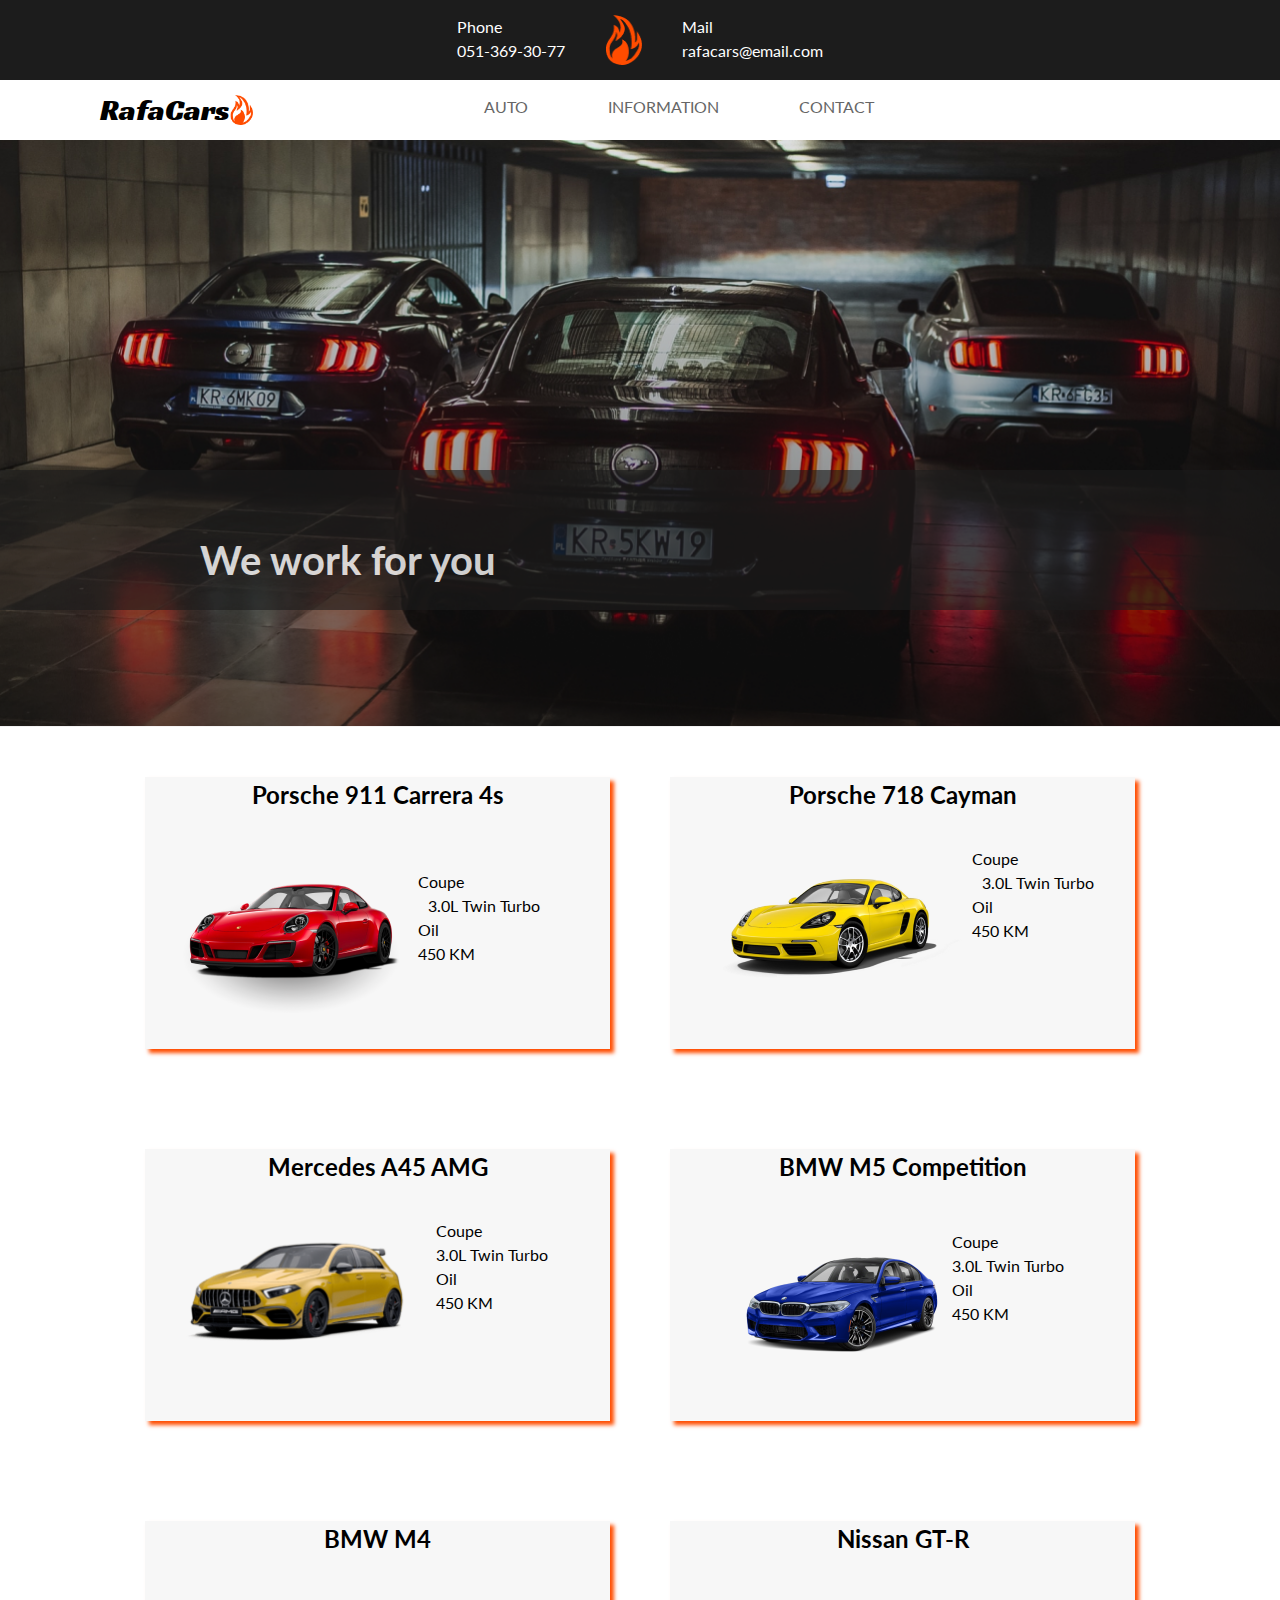
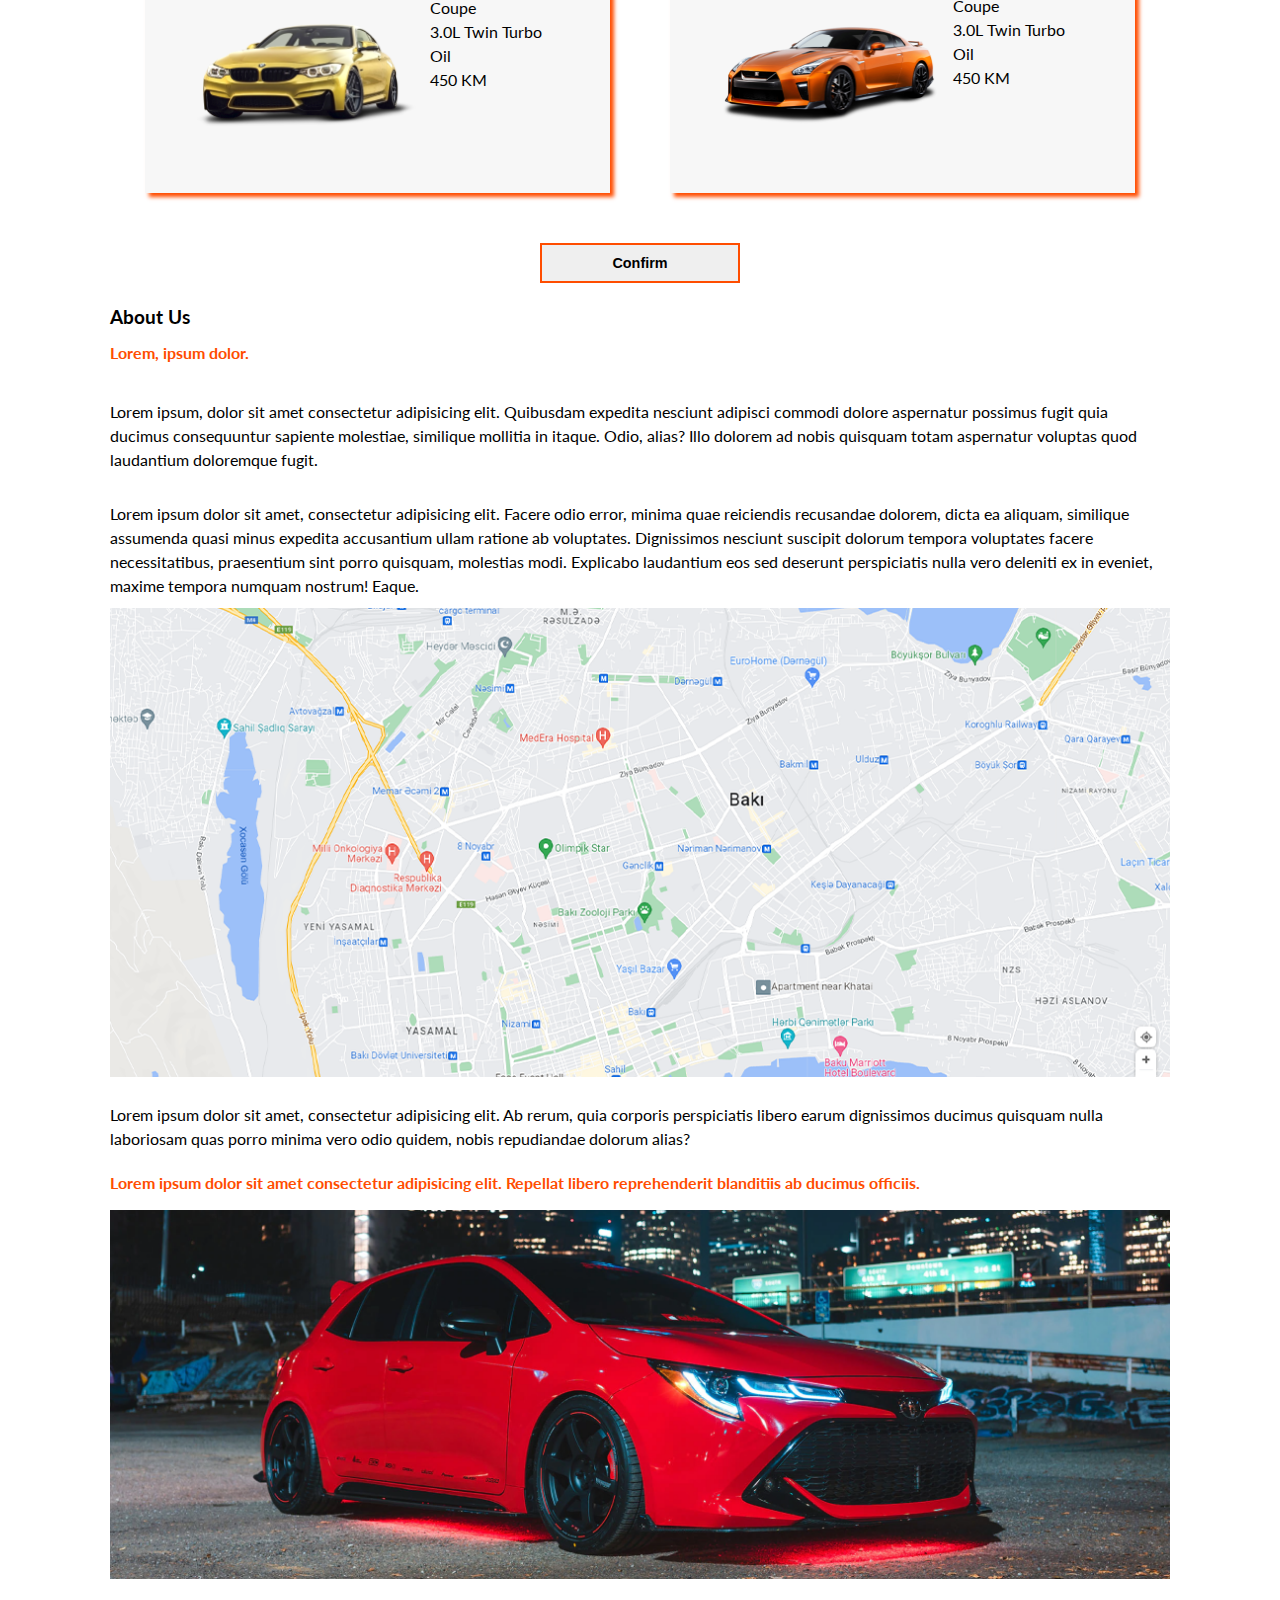
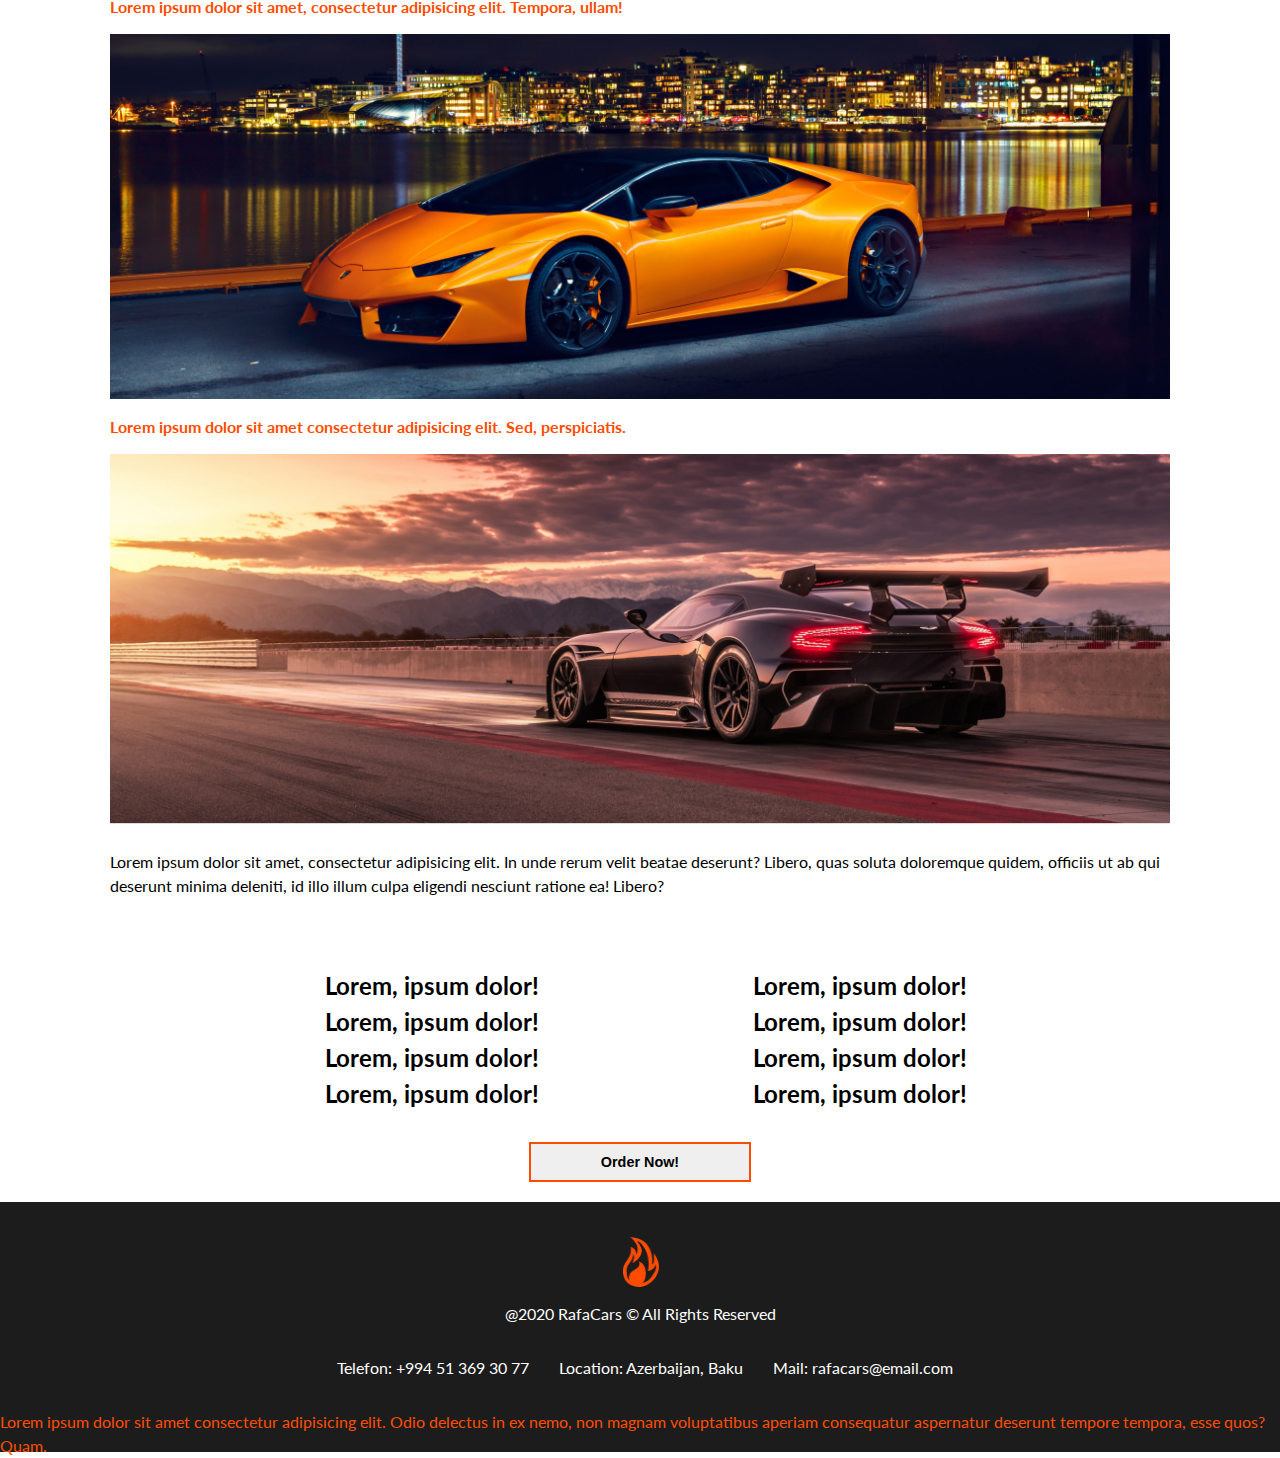
==== commit bb00b5e1: "final" ====
--- a/index.html
+++ b/index.html
@@ -31,12 +31,16 @@
                 <p>RafaCars</p>
                 <img src="/img/flame-svg.png" class="logo-img" alt="">
             </div>
-            <ul>
-                <li><a href="">Auto</a></li>
-                <li><a href="">Information</a></li>
-                <li><a href="">Contact</a></li>
-            </ul>
-
+            <div class="nav">
+                <ul>
+                    <li><a href="">Auto</a></li>
+                    <li><a href="">Information</a></li>
+                    <li><a href="">Contact</a></li>
+                </ul>
+            </div>
+            <div class="list">
+                <i class="fa-solid fa-bars"></i>
+            </div>
             <div class="social">
                 <i class="fa-brands fa-instagram fa-2x"></i>
                 <i class="fa-brands fa-square-facebook fa-2x"></i>
@@ -45,7 +49,6 @@
         </nav>
         <div class="header-main">
             <div class="line">
-                <p>Rental cars are here</p>
                 <h1>We work for you</h1>
             </div>
         </div>
@@ -135,7 +138,7 @@
                 </div>
             </div>
             <div class="main-btn">
-                <button class="btn">Tesdiq Et</button>
+                <button class="btn">Confirm</button>
             </div>
         </section>
         <section id="about-us">
@@ -190,7 +193,7 @@
                         </ul>
                     </div>
                     <div class="main-btn">
-                        <button class="btn btn-2">Sifaris Et</button>
+                        <button class="btn btn-2">Order Now!</button>
                     </div>
                 </div>
 
--- a/style.css
+++ b/style.css
@@ -233,7 +233,8 @@
 
 .about-us h4 {
     font-weight: bold;
-    padding: 3rem 0 1.5rem 0;
+    padding: 1rem 0 1.5rem 0;
+    color: #FF4D00;
 }
 
 .add {
@@ -286,6 +287,37 @@
     padding-right: 1rem;
 }
 
+.list {
+    display: none;
+}
+
+.social i:hover {
+    opacity: .7;
+    cursor: pointer;
+}
+
+.nav ul li { 
+    color: #666;
+    display:inline-block;
+    margin:0;
+    text-transform:uppercase; 
+}
+
+.nav ul li:after {
+  display:block;
+  content: '';
+  border-bottom: solid 3px #FF4D00;  
+  transform: scaleX(0);  
+  transition: transform 300ms ease-in-out;
+}
+.nav ul li:hover:after { transform: scaleX(1); }
+
+.btn:hover {
+    background-color: rgb(0, 225, 255);
+    transition: .5s;
+    cursor: pointer;
+}
+
 @media only screen and (max-width: 950px) {
     .cars .car {
         display: grid;
@@ -298,11 +330,87 @@
 
 
 @media only screen and (max-width: 678px) {
-    .navbar ul {
+    .navbar .nav {
         display: none;
+    }
+
+    .list{
+        display: block;
+    }
+
+    .navbar {
+        padding: 1.5rem 5rem;
     }
 
     .info {
         display: none;
     }
-}+
+    .about-container {
+        padding: 2rem 1rem;
+    }
+
+    .box {
+        width: 378px;
+    }
+
+    .car-img {
+        width: 232.85px;
+        margin-top: 60px;
+        margin-left: 10px;
+    }
+    
+    .car-img1 {
+        width: 238.54px;
+        margin-top: 65px;
+        margin-left: 10px;
+    }
+    
+    .car-img2 {
+        width: 259px;
+        margin-top: 15px;
+        margin-left: 10px;
+    }
+    
+    .car-img3 {
+        width: 200px;
+        margin-top: 55px;
+        margin-left: 10px;
+    }
+    
+    .car-img4 {
+        width: 227px;
+        margin-top: 55px;
+        margin-left: 10px;
+    }
+    
+    .car-img5 {
+        width: 225px;
+        margin-top: 60px;
+        margin-left: 10px;
+    }
+
+    .contact-1 p {
+        padding: 1rem 1rem;
+    }
+
+    .contact-1 {
+        display: grid;
+    }
+
+    .footer {
+        padding-top: 0;
+    }
+    
+    .end {
+        display: none;
+    }
+
+    .line h1 {
+        padding-left: 4rem;
+        display: flex;
+        flex-direction: column;
+        align-self: center;
+
+    }
+}
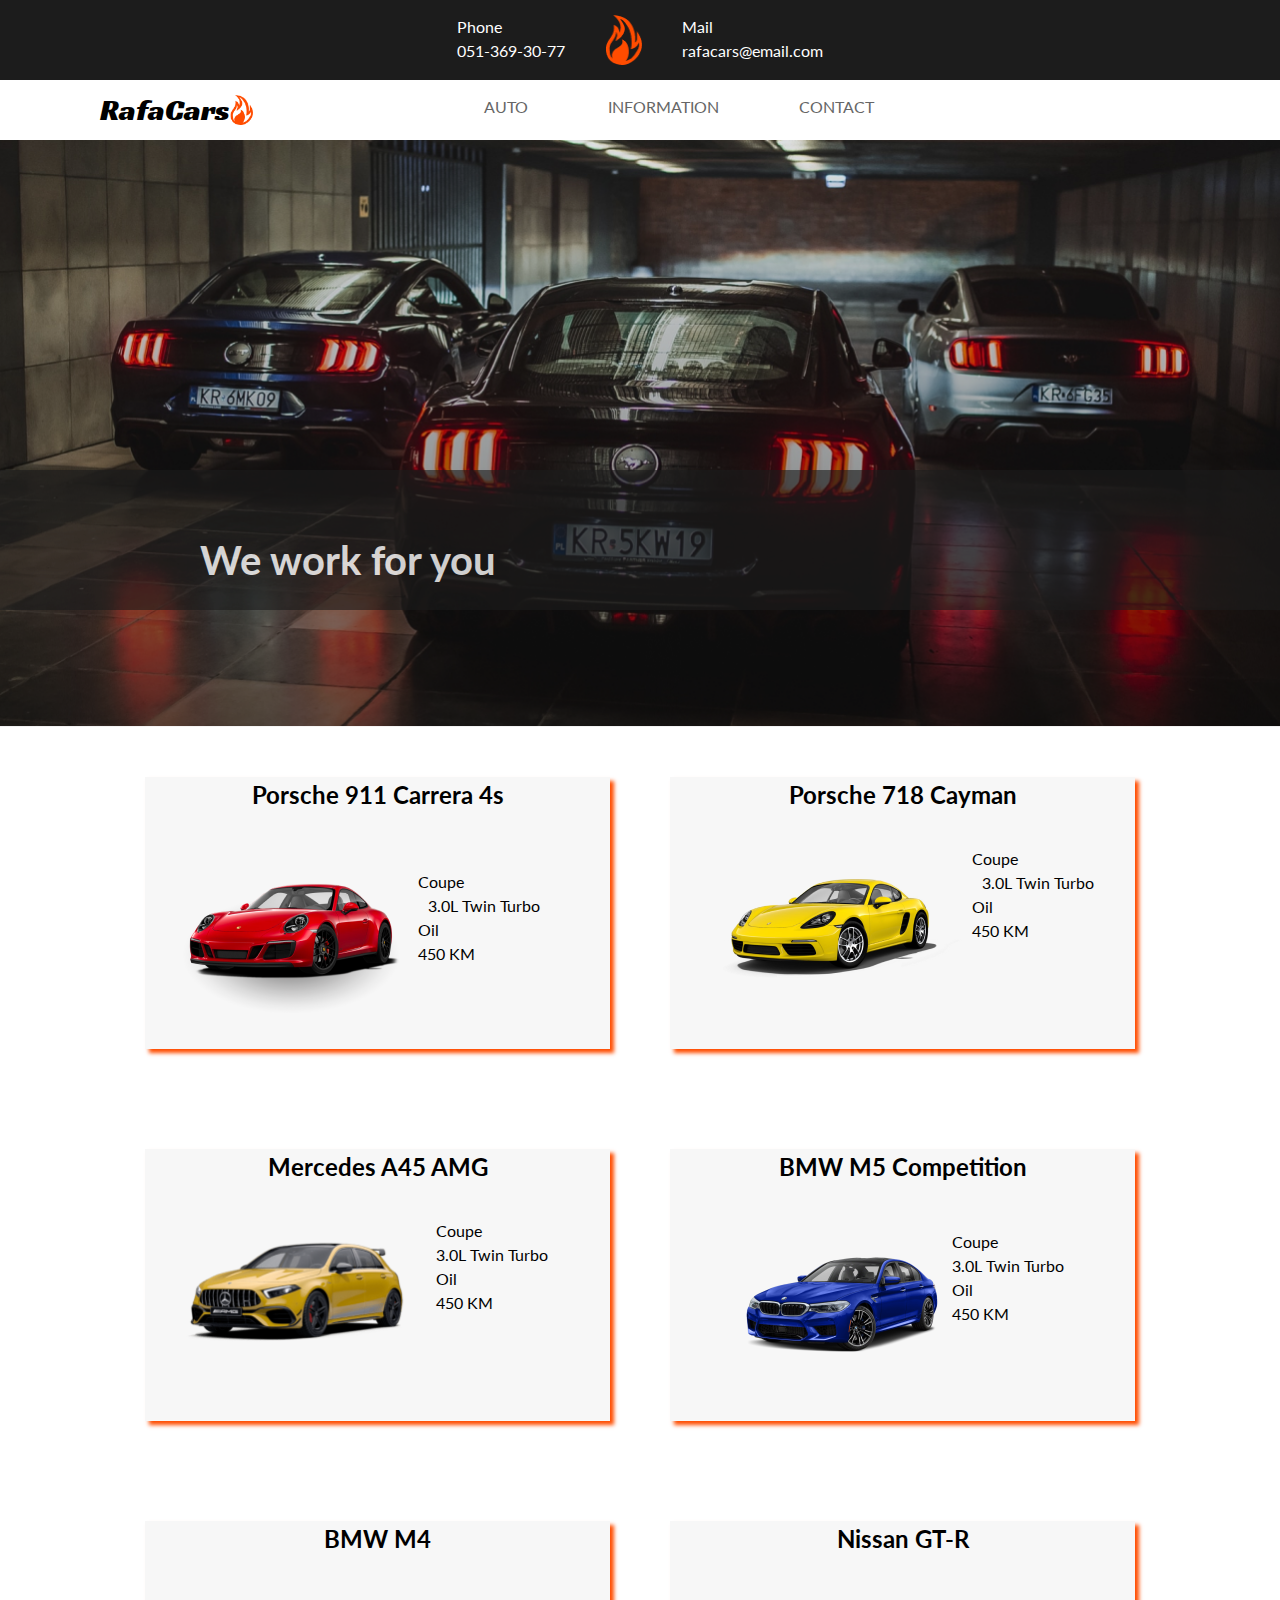
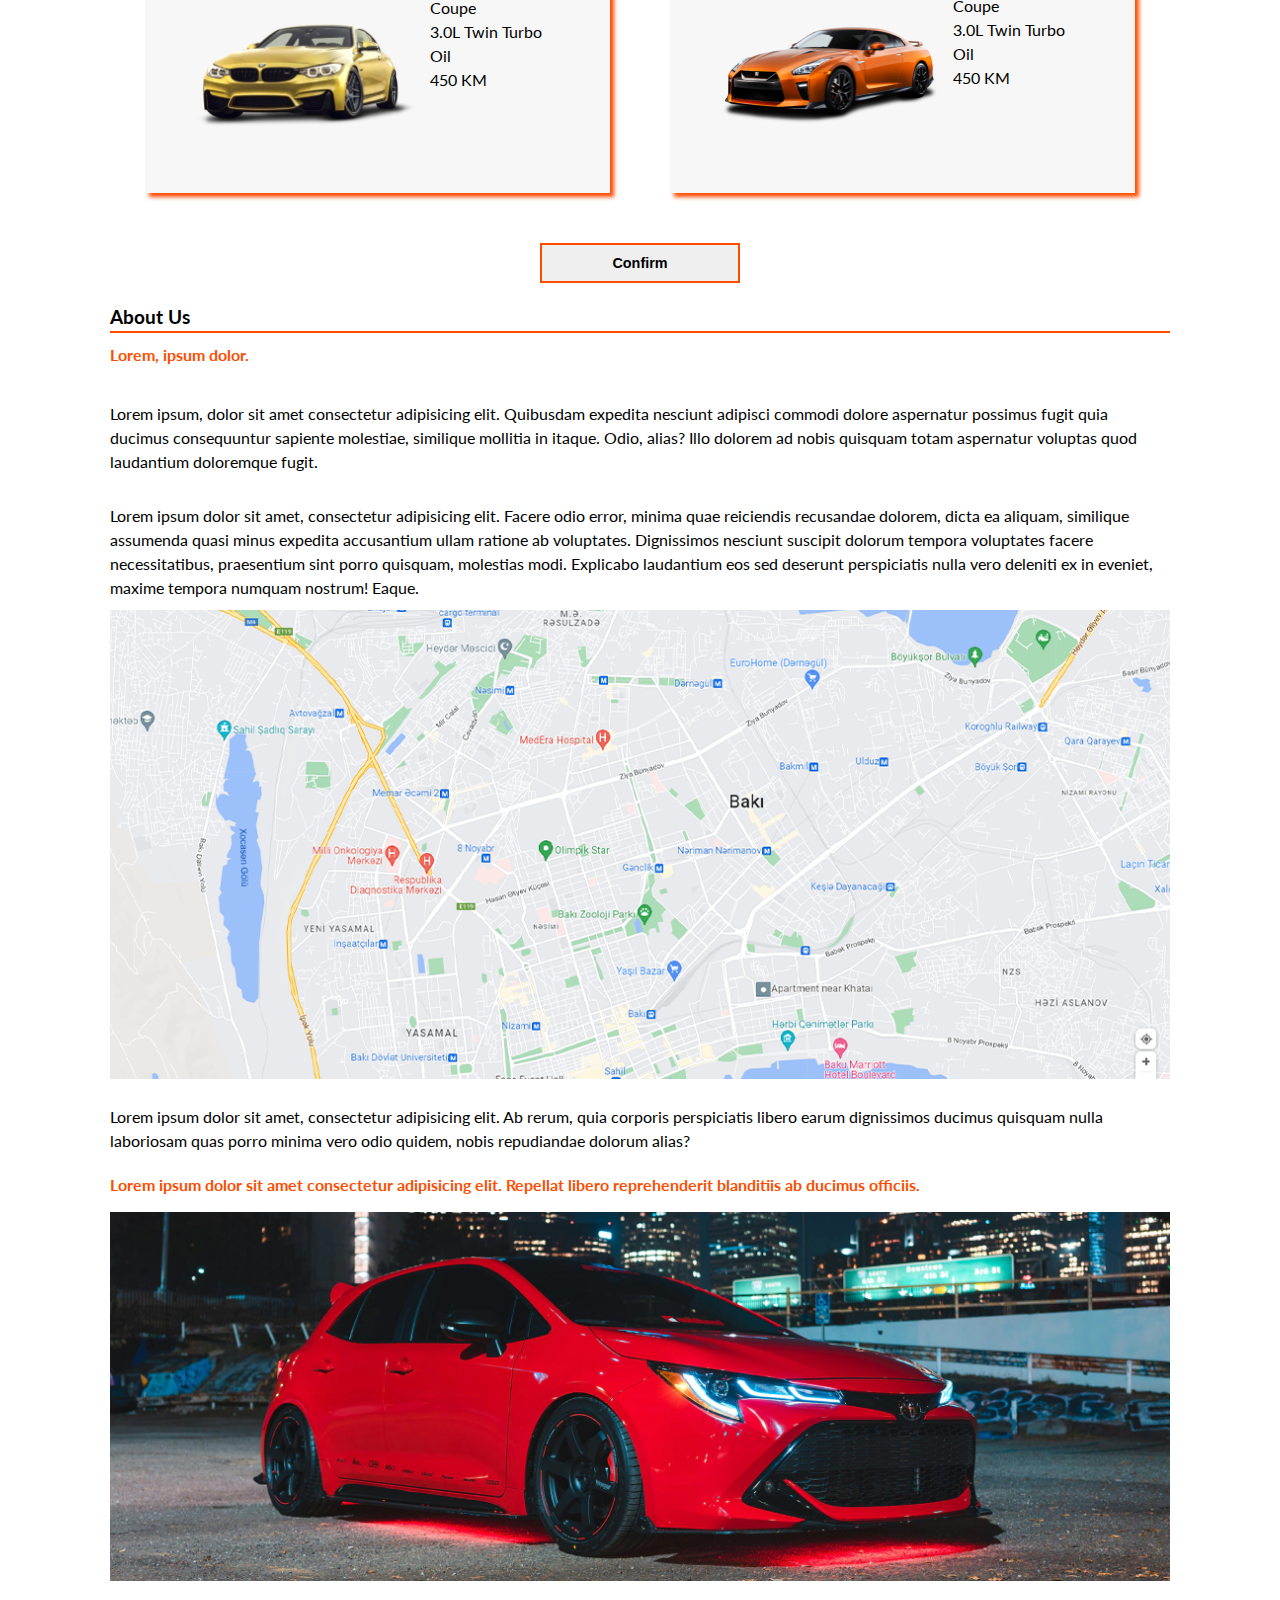
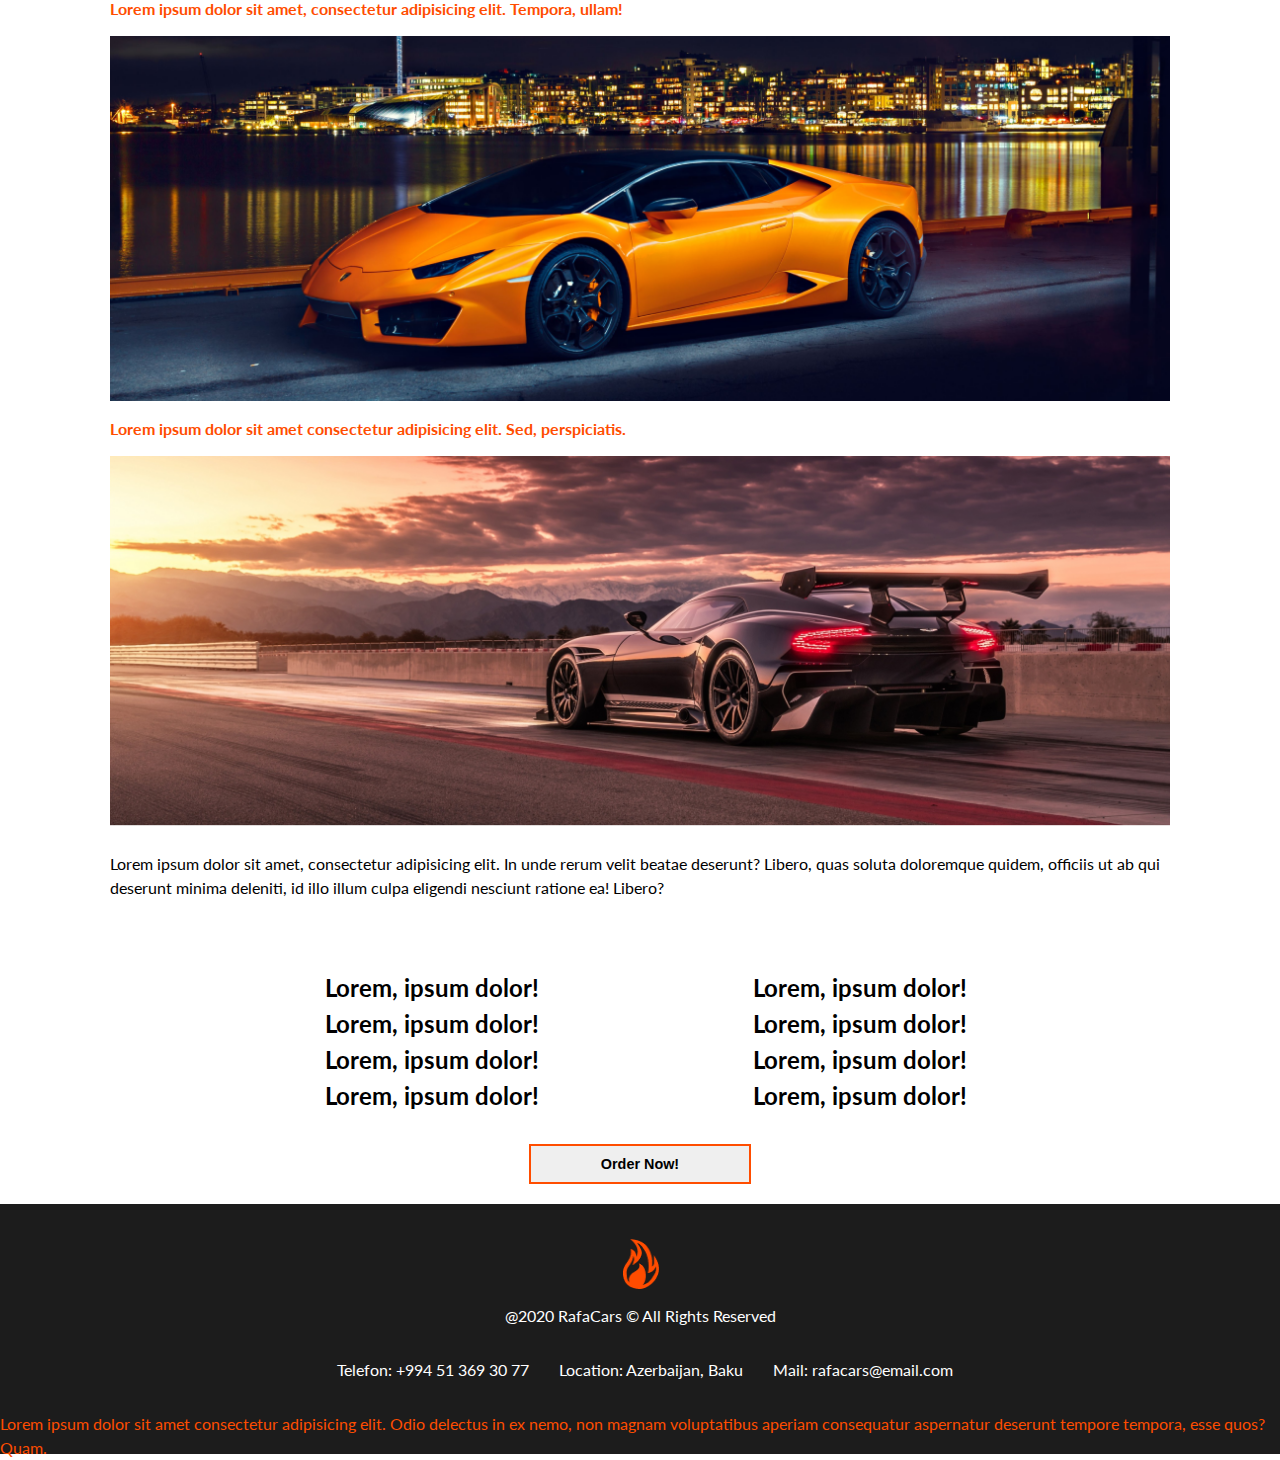
==== commit ef4dbb5b: "changes" ====
--- a/index.html
+++ b/index.html
@@ -33,7 +33,7 @@
             </div>
             <div class="nav">
                 <ul>
-                    <li><a href="">Auto</a></li>
+                    <li><a href="auto.html">Auto</a></li>
                     <li><a href="">Information</a></li>
                     <li><a href="">Contact</a></li>
                 </ul>
--- a/style.css
+++ b/style.css
@@ -231,6 +231,11 @@
     padding: 2rem 0 1rem 0;
 }
 
+.about-us h3{
+    display: block;
+    border-bottom: 2px solid #FF4D00; 
+}
+
 .about-us h4 {
     font-weight: bold;
     padding: 1rem 0 1.5rem 0;
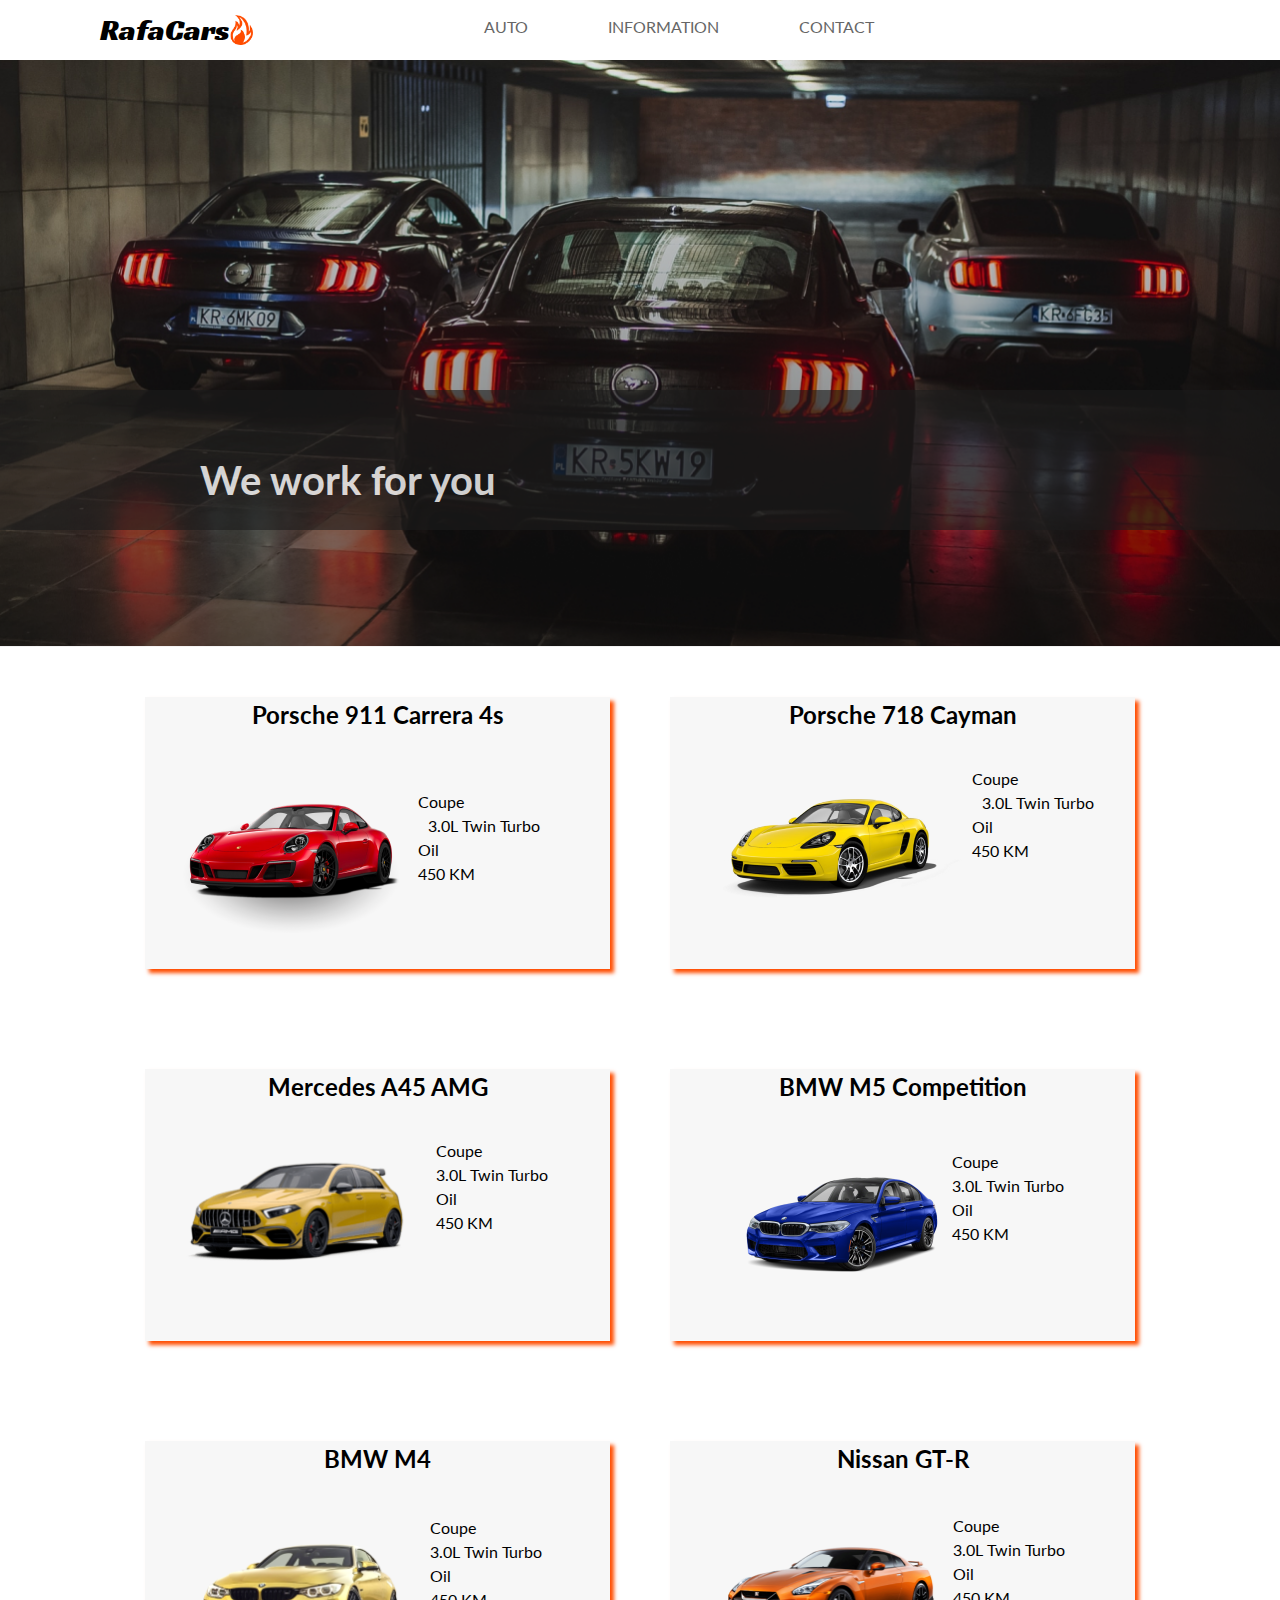
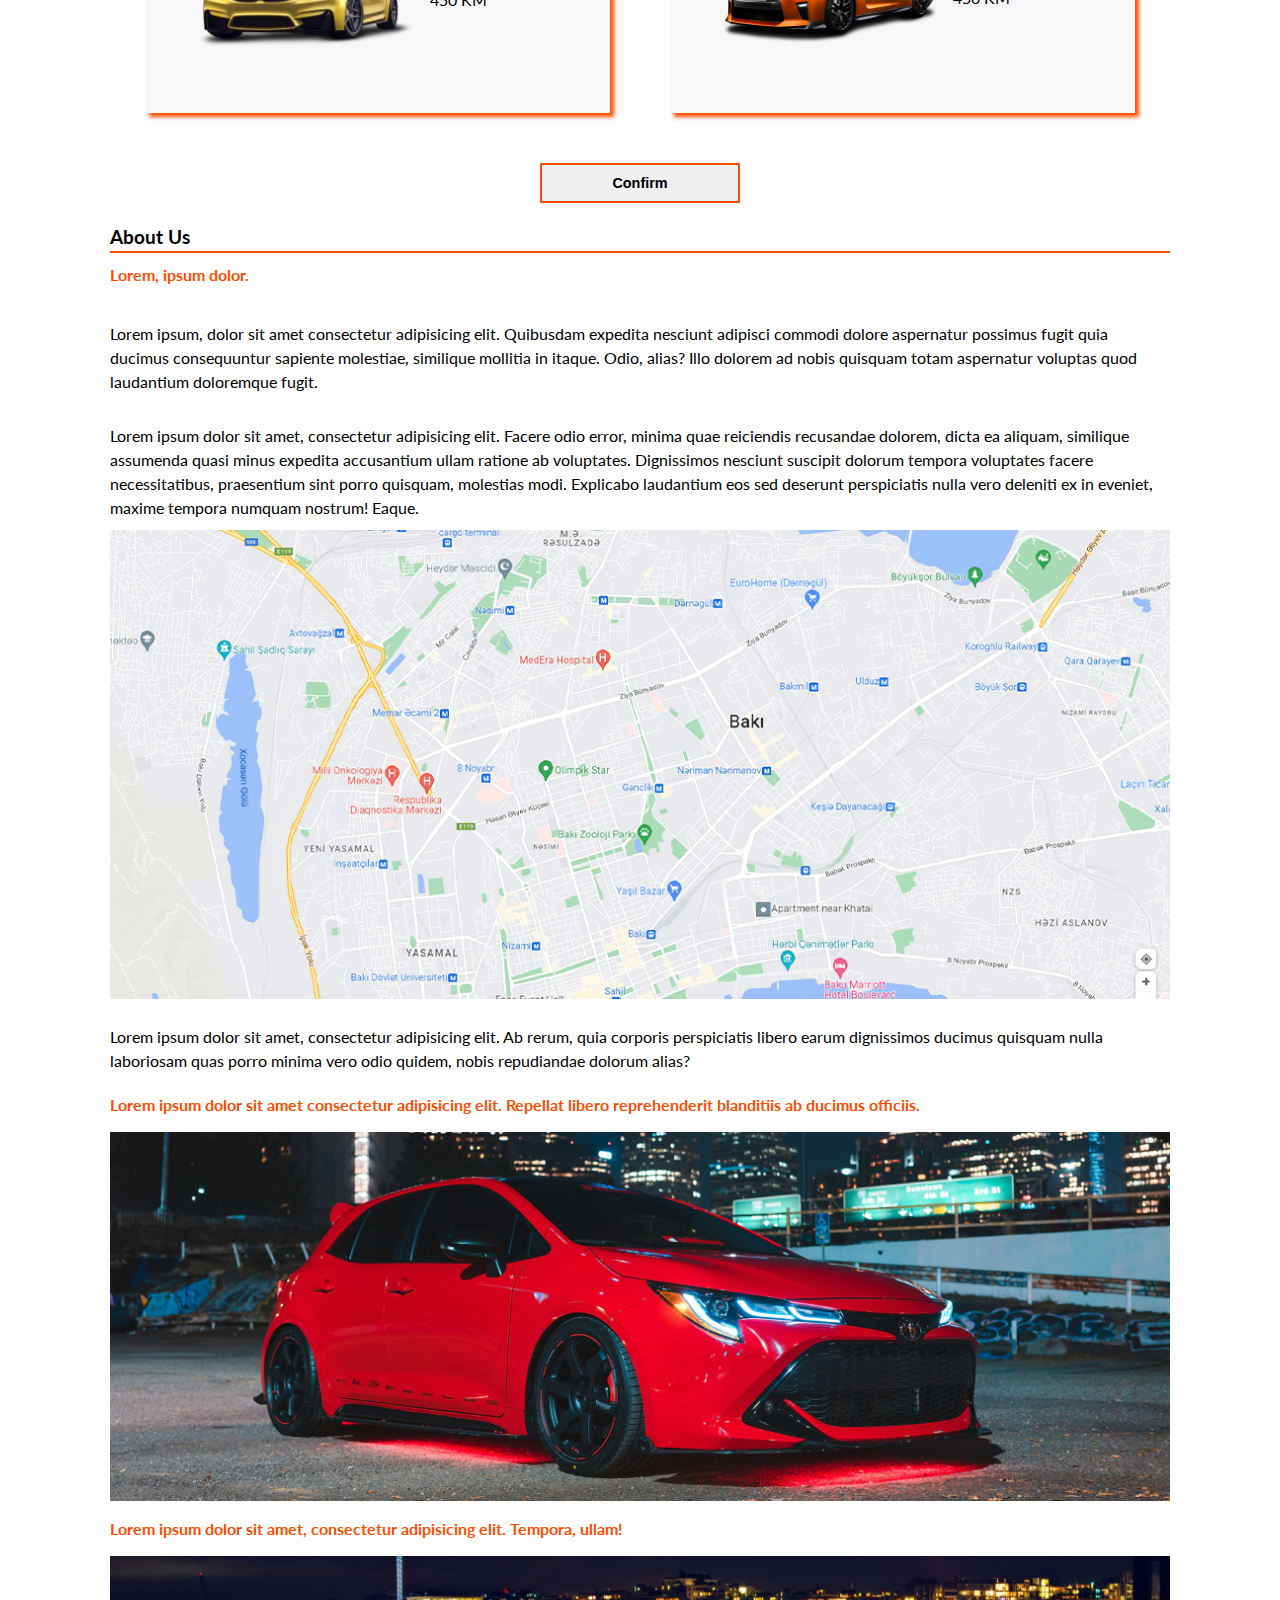
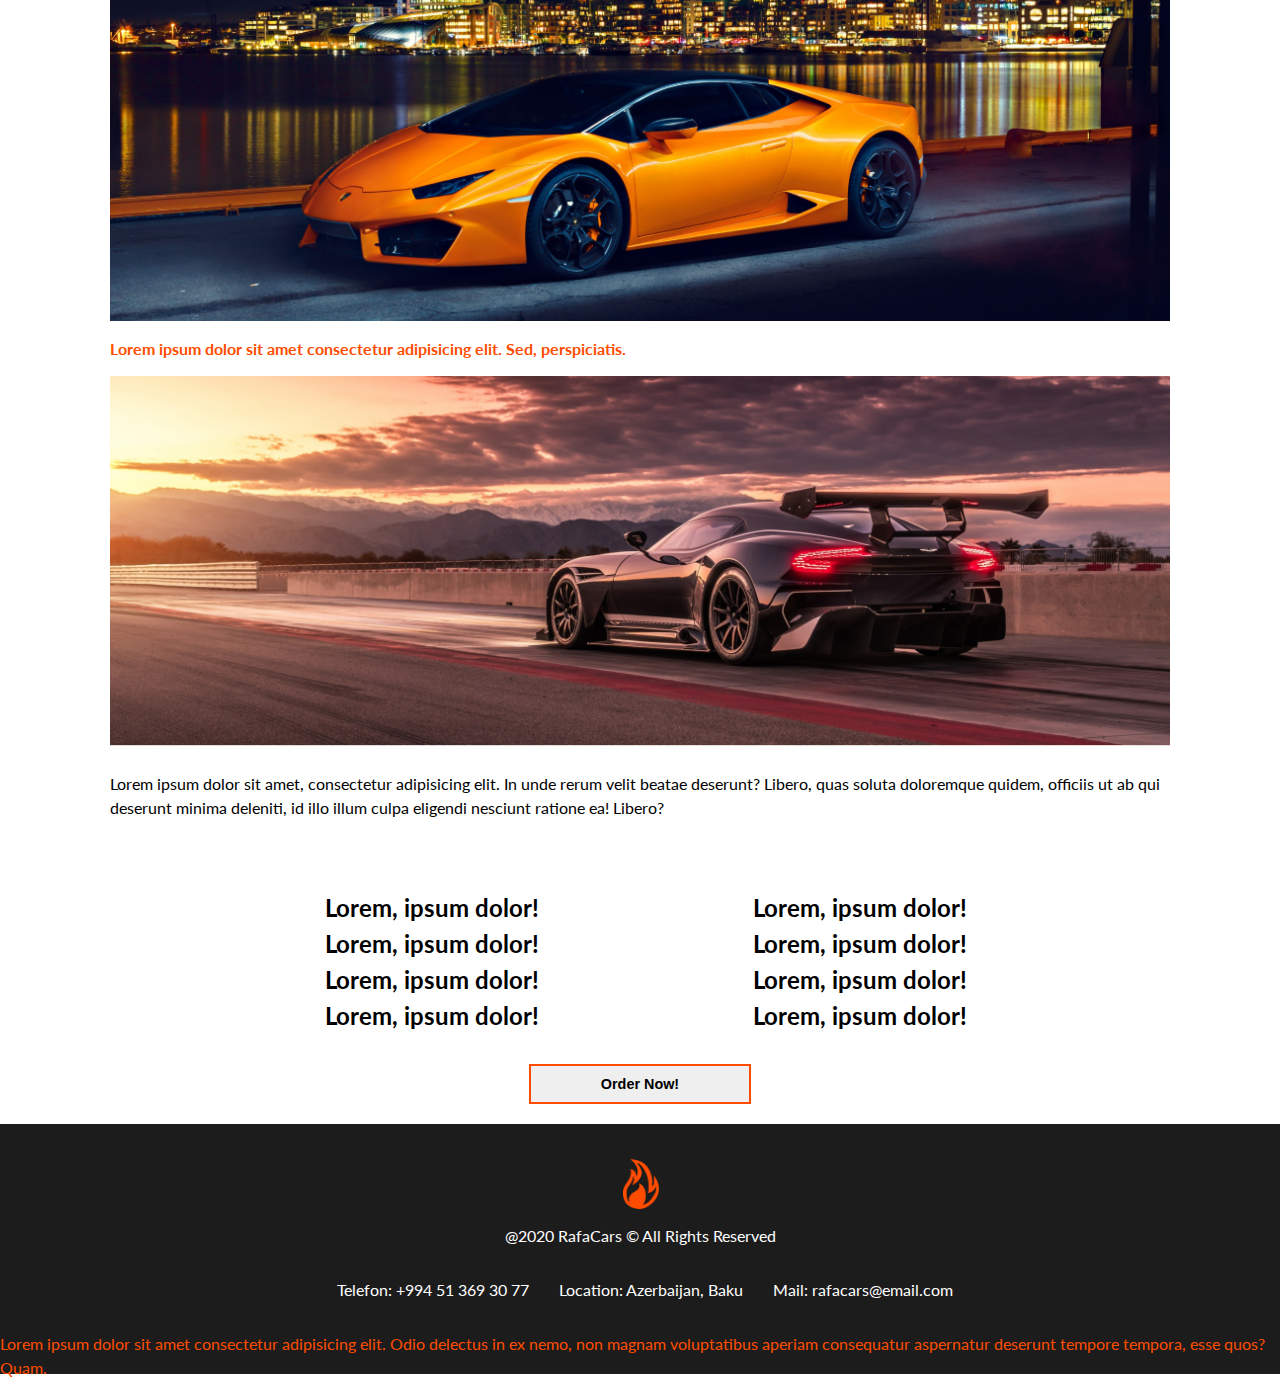
==== commit e10bd5b0: "changes" ====
--- a/index.html
+++ b/index.html
@@ -13,22 +13,9 @@
 </head>
 
 <body>
-    <header>
-        <div class="info">
-            <div>
-                <i class="fa-solid fa-phone fa-2x"></i>
-                <p>Phone <br> 051-369-30-77</p>
-            </div>
-            <img src="/img/flame-svg.png" class="flame" alt="">
-
-            <div>
-                <p>Mail <br> rafacars@email.com</p>
-                <i class="fa-regular fa-envelope fa-2x"></i>
-            </div>
-        </div>
         <nav class="navbar">
             <div class="logo">
-                <p>RafaCars</p>
+                <p><a href="">RafaCars</a></p>
                 <img src="/img/flame-svg.png" class="logo-img" alt="">
             </div>
             <div class="nav">
--- a/style.css
+++ b/style.css
@@ -1,4 +1,6 @@
 @import url('https://fonts.googleapis.com/css2?family=Lato&family=Racing+Sans+One&family=Raleway&family=Varela+Round&display=swap');
+
+
 * {
     margin: 0;
     padding: 0;
@@ -130,8 +132,6 @@
     position: relative;
 }
 
-
-
 .cars {
     position: relative;
 }
@@ -374,7 +374,7 @@
     .car-img2 {
         width: 259px;
         margin-top: 15px;
-        margin-left: 10px;
+        margin-left: 0px;
     }
     
     .car-img3 {
